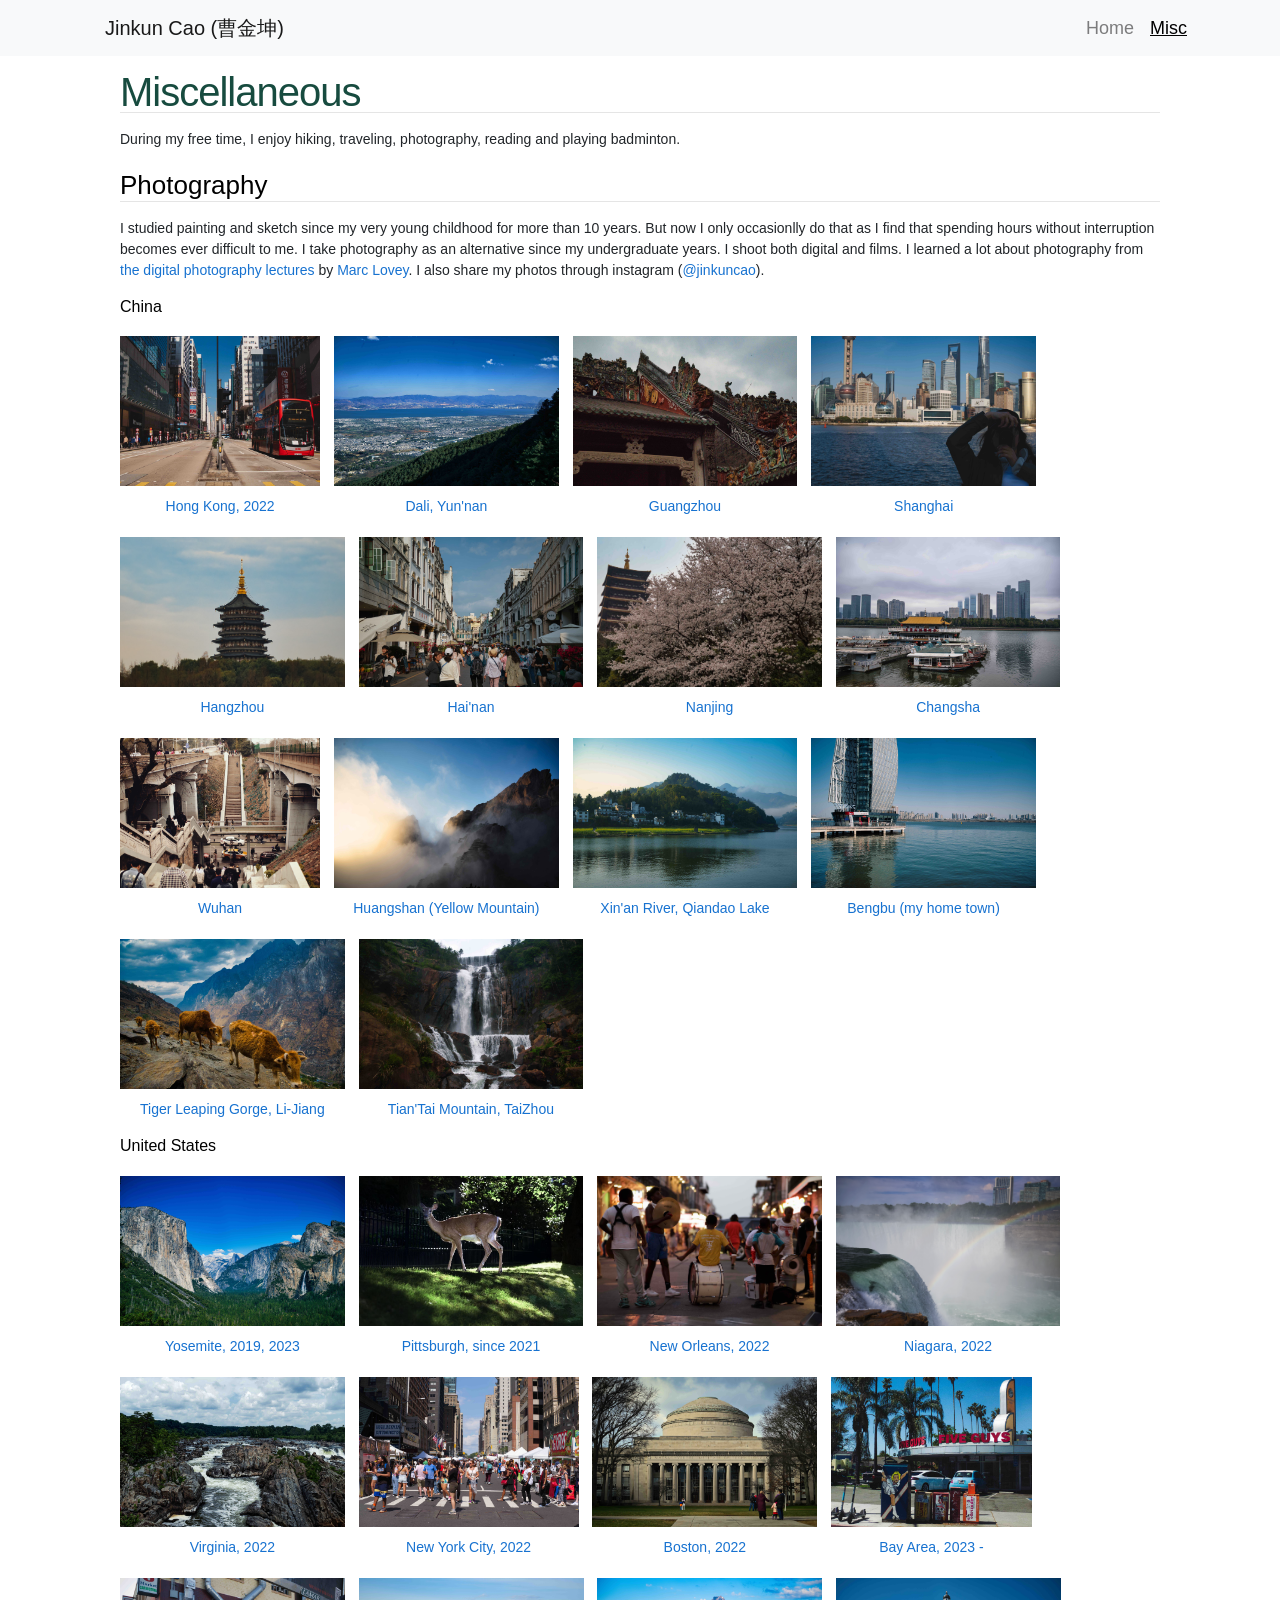
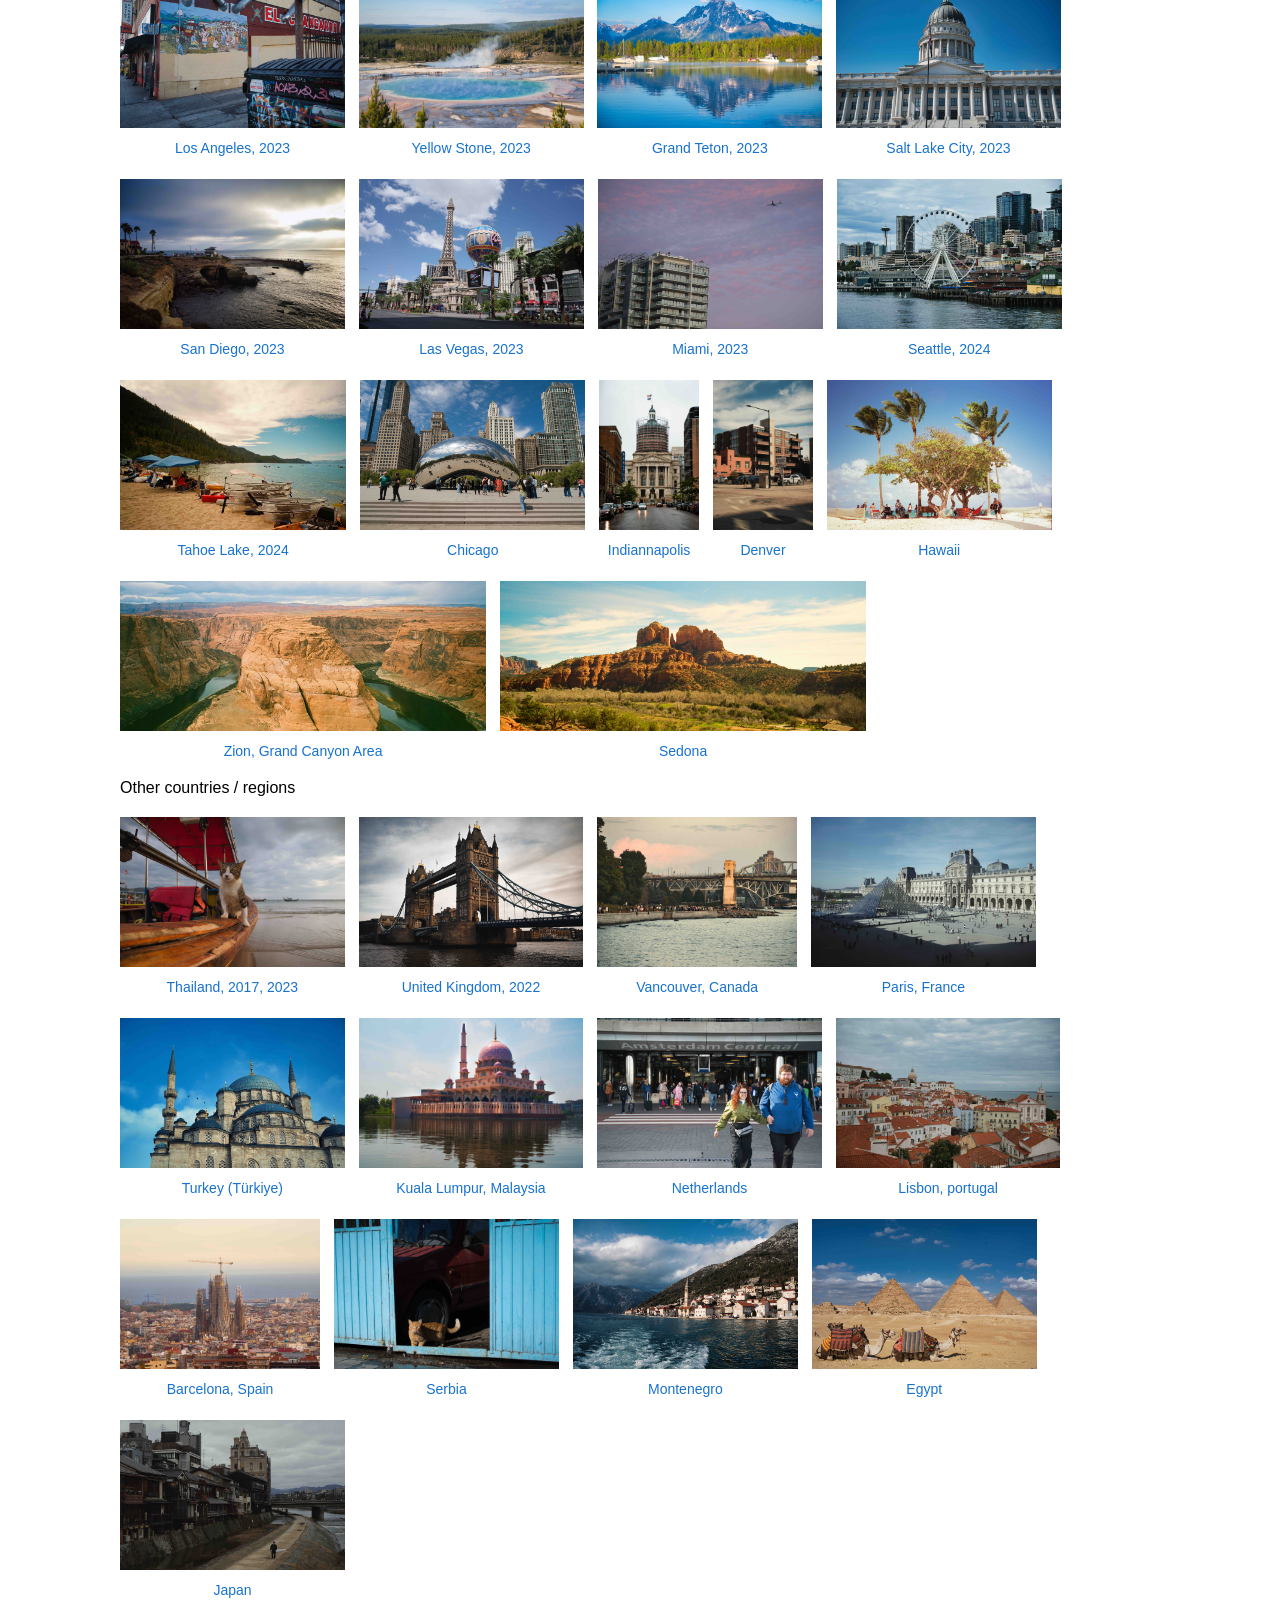
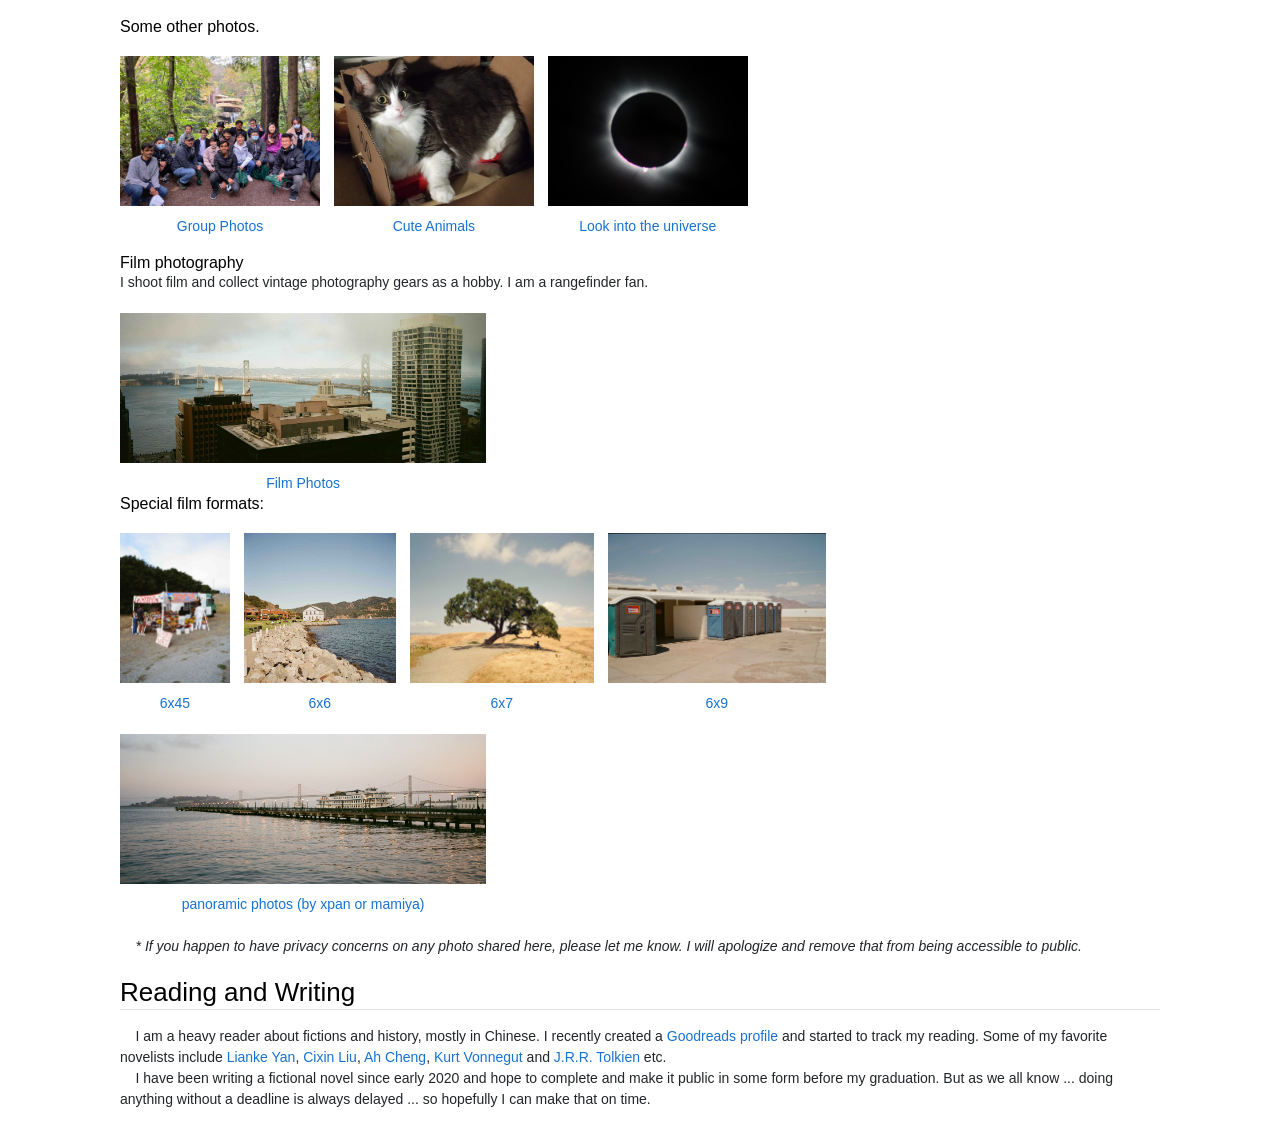
==== misc.html @ 84fc4089 "Initial site import" ====
<!DOCTYPE html PUBLIC "-//W3C//DTD XHTML 1.0 Strict//EN" "http://www.w3.org/TR/xhtml1/DTD/xhtml1-strict.dtd">
<html xmlns="http://www.w3.org/1999/xhtml">

<head>
  <meta http-equiv="Content-Type" content="text/html; charset=UTF-8">
  <link rel="stylesheet" href="https://cdn.jsdelivr.net/npm/bootstrap@4.3.1/dist/css/bootstrap.min.css"
    integrity="sha384-ggOyR0iXCbMQv3Xipma34MD+dH/1fQ784/j6cY/iJTQUOhcWr7x9JvoRxT2MZw1T" crossorigin="anonymous">
    <title>Jinkun Cao</title>
    <link rel="shortcut icon" type="image/x-icon" href="static/cmu.png">

  <link href="./default.css" rel="stylesheet" type="text/css">
  <meta property="og:type" content="website">
  <style type="text/css">
  </style>
</head>

<body data-new-gr-c-s-check-loaded="14.1077.0" data-gr-ext-installed="">
  <div id="header">
    <div id="logo">

        <nav class="navbar navbar-expand-md navbar-light fixed-top bg-light" id="Home">
            <div class="container">
                <a class="navbar-brand" href="./index.html" style="margin-left: 20px;">Jinkun Cao (曹金坤)</a>

                <div class="collapse navbar-collapse" id="navbarToggle">
                    <ul class="navbar-nav ml-auto">
                        <li class="nav-item">
                            <a class="nav-link" href="./index.html">Home</a>
                        </li>
                        <li class="nav-item">
                            <a class="nav-link" href="./misc.html" style="color:black;text-decoration: underline;">Misc</a>
                        </li>
                        <!-- <li class="nav-item">
                            <a class="nav-link" href="./blog.html">Blog</a>
                        </li> -->
                    </ul>
                </div>
            </div>
	    </nav>


    <div id="content">
        <br><br>
        <h1>Miscellaneous</h1>
        <hr style="margin-top:0">
        
        During my free time, I enjoy hiking, traveling, photography, reading and playing badminton.

        <h2>Photography</h2>
        <hr style="margin-top:0">
        I studied painting and sketch since my very young childhood for more than 10 years. But now I only occasionlly
        do that as I find that spending hours without interruption becomes ever difficult to me. I take photography as 
        an alternative since my undergraduate years. 
        I shoot both digital and films.
        I learned a lot about photography from <a href="https://www.youtube.com/user/marclevoy/videos">the digital photography lectures</a> by 
        <a href="http://graphics.stanford.edu/~levoy/">Marc Lovey</a>. I also share my photos through instagram (<a href="https://www.instagram.com/jinkuncao/">@jinkuncao</a>).

        <p></p>
        <h3>China</h3>


        <div class="album">
            <a href="https://www.amazon.com/photos/shared/jKjZIFEmTzqtd6yf4YDc3A.6bHPkKXWSQGenT33nZ-u68">
                <div class="albumphoto"><img src="./static/hongkong.jpeg"></div>
                <div>Hong Kong, 2022</div>
            </a>
        </div>

        <div class="album">
            <a href="https://www.amazon.com/photos/shared/U39BROcZRfqUqD5Dg4q1Kw.a3AOsEsY5cMXPosnAf1AfE">
                <div class="albumphoto"><img src="./static/cangshan_erhai.jpg"></div>
                <div>Dali, Yun'nan</div>
            </a>
        </div>

        <div class="album">
            <a href="https://www.amazon.com/photos/shared/NyXh1RmBRrWLwva59RQ3cg.OdslaXhn5ZNHKE6c5vXLQX">
                <div class="albumphoto"><img src="./static/guangzhou.jpg"></div>
                <div>Guangzhou</div>
            </a>
        </div>

        <div class="album">
            <a href="https://www.amazon.com/photos/shared/49NXEw7hTte5NtnHCjSWxw.Ztk-uT2D_eN0MBBoBCWl8n">
                <div class="albumphoto"><img src="./static/shanghai_shao.jpg"></div>
                <div>Shanghai</div>
            </a>
        </div>

        <div class="album">
            <a href="https://www.amazon.com/photos/shared/YTWOp5fhRYeMHk-u4Q-0cg.PSw4P7J1Tby26-XnCVswg-">
                <div class="albumphoto"><img src="./static/xihu.jpeg"></div>
                <div>Hangzhou</div>
            </a>
        </div>

        <div class="album">
            <a href="https://www.amazon.com/photos/shared/7hKQe7-eSKiVUw782Ca66A.HVSWVs85tV8uB1HxJtpAuK">
                <div class="albumphoto"><img src="./static/haikou.jpeg"></div>
                <div>Hai'nan</div>
            </a>
        </div>

        <div class="album">
            <a href="https://www.amazon.com/photos/shared/eON91nmgTDCfjGttbg-eXg.KZ_xWSp0GVtvWmcg3LNocX">
                <div class="albumphoto"><img src="./static/nanjing_niushoushan.jpg"></div>
                <div>Nanjing</div>
            </a>
        </div>

        <div class="album">
            <a href="https://www.amazon.com/photos/shared/U2GX8zUqS6-PTNbH2yaB8w.zXjTQnSXPdzGg9Kc7Orhjb">
                <div class="albumphoto"><img src="./static/changsha.jpg"></div>
                <div>Changsha</div>
            </a>
        </div>

        <div class="album">
            <a href="https://www.amazon.com/photos/shared/ERrouLJ1QEu-0VcJ-ZIj7g.hSTkMNJ5hNTzNPRhYy2upM">
                <div class="albumphoto"><img src="./static/wuhan.jpeg"></div>
                <div>Wuhan</div>
            </a>
        </div>

        <div class="album">
            <a href="https://www.amazon.com/photos/shared/5QF-1L9aQk2cVhWSXngS8w.iWbH28YkTijbMaIVAEtH0J">
                <div class="albumphoto"><img src="./static/huangshan.jpg"></div>
                <div>Huangshan (Yellow Mountain)</div>
            </a>
        </div>

        <div class="album">
            <a href="https://www.amazon.com/photos/shared/aqrmasU_SC-2WJavOzz9Zg.D4RiMX28j1ft-QdmbogX8F">
                <div class="albumphoto"><img src="./static/xinanriver.jpg"></div>
                <div>Xin'an River, Qiandao Lake</div>
            </a>
        </div>


        <div class="album">
            <a href="https://www.amazon.com/photos/shared/KVhxOrxUThK3auV9EPbDDw.aELQA3lnYsne0SZWDl-989">
                <div class="albumphoto"><img src="./static/longzihu.jpg"></div>
                <div>Bengbu (my home town)</div>
            </a>
        </div>

        <div class="album">
            <a href="https://www.amazon.com/photos/shared/iLMSI418RdC7NI_zPK54lQ.b220azl7_P06hC7-yPy5Jx">
                <div class="albumphoto"><img src="./static/tiger_leaping_gorge.jpeg"></div>
                <div>Tiger Leaping Gorge, Li-Jiang</div>
            </a>
        </div>

        <div class="album">
            <a href="https://www.amazon.com/photos/shared/Cb4V9qQ4Tz-FxciJTkoduQ.nB7nKeNtSi1-sdjT8-zLfr">
                <div class="albumphoto"><img src="./static/tiantaishan.jpg"></div>
                <div>Tian'Tai Mountain, TaiZhou</div>
            </a>
        </div>

        <p></p>
        <h3>United States</h3>

        <div class="album">
            <a href="https://www.amazon.com/photos/shared/7KurL0M5TnOBw2lbXYm97w.XinmCXy_LulPFbYNgnLhcT">
                <div class="albumphoto"><img src="./static/elcapitan.jpeg"></div>
                <div>Yosemite, 2019, 2023</div>
            </a>
        </div>

        <div class="album">
            <a href="https://www.amazon.com/photos/shared/UQUcjdpzQTmgkpV8i4E93g.C6cicEaTC7zwH5OKeozgaP">
                <div class="albumphoto"><img src="./static/pitts.jpg"></div>
                <div>Pittsburgh, since 2021</div>
            </a>
        </div>

        <div class="album">
            <a href="https://www.amazon.com/photos/shared/1gk3xVYFTGyrNhhkiSlN3A.JhPIjXq0UtXudoMyd3kpDC">
                <div class="albumphoto"><img src="./static/new_orleans.jpg"></div>
                <div>New Orleans, 2022</div>
            </a>
        </div>

        <div class="album">
            <a href="https://www.amazon.com/photos/shared/C00kLe7cTL--xMmfCqsWDw.mb7e-p2FRR3F-FMvdiLdIg">
                <div class="albumphoto"><img src="./static/niagara.jpg"></div>
                <div>Niagara, 2022</div>
            </a>
        </div>

        <div class="album">
            <a href="https://www.amazon.com/photos/shared/tmhh1GpnTKyJ1Rv1jimFzg.q5SPXjuGsWynW8GcloHpVr">
                <div class="albumphoto"><img src="./static/DC.jpg"></div>
                <div>Virginia, 2022</div>
            </a>
        </div>

        <div class="album">
            <a href="https://www.amazon.com/photos/shared/_m_mnOVvSDuKe6KjE3iqBg.Jp1JvkDy5oTGngf1fK592F">
                <div class="albumphoto"><img src="./static/nyc.jpg"></div>
                <div>New York City, 2022</div>
            </a>
        </div>

        <div class="album">
            <a href="https://www.amazon.com/photos/shared/2_WELxUkSG6mdjRIDpKHaw.89dtGIEasI4aYEkIOW9FMc">
                <div class="albumphoto"><img src="./static/boston.jpg"></div>
                <div>Boston, 2022</div>
            </a>
        </div>

         <div class="album">
            <a href="https://www.amazon.com/photos/shared/Qitz4c9fRn-q8gJnyAAmvw.3AuG0m7l24RLjjwEXSnW7K">
                <div class="albumphoto"><img src="./static/SanJose.jpg"></div>
                <div>Bay Area, 2023 - </div>
            </a>
        </div>

        <div class="album">
            <a href="https://www.amazon.com/photos/shared/KaTFLWohQ3SrtjnJ5BjnUw.JD0YD9SNOxu0xanjdLy4vU">
                <div class="albumphoto"><img src="./static/LA_street.jpg"></div>
                <div>Los Angeles, 2023</div>
            </a>
        </div>

        <div class="album">
            <a href="https://www.amazon.com/photos/shared/7blckO3NQGCC0pU1WPObQA.5lufQjGffqjzAMT9OrWQVt">
                <div class="albumphoto"><img src="./static/yellowstone.jpg"></div>
                <div>Yellow Stone, 2023</div>
            </a>
        </div>

        <div class="album">
            <a href="https://www.amazon.com/photos/shared/-soDTslPTUOpLjssdqcFdA._mtKkHBcPRYAV2hMuIHivd">
                <div class="albumphoto"><img src="./static/grandteton.jpg"></div>
                <div>Grand Teton, 2023</div>
            </a>
        </div>

        <div class="album">
            <a href="https://www.amazon.com/photos/shared/u3n_zjU3RzqWuQ7hG3yxxw.Xsy8u6mEh16l0ggOH_V5LD">
                <div class="albumphoto"><img src="./static/salt_lake_city.jpg"></div>
                <div>Salt Lake City, 2023</div>
            </a>
        </div>

        <div class="album">
            <a href="https://www.amazon.com/photos/shared/F1kDI5NcRb2dYPJK__MX4A.2SP0Pc2QRx3hC9d1LAMzGW">
                <div class="albumphoto"><img src="./static/lajolla.jpg"></div>
                <div>San Diego, 2023</div>
            </a>
        </div>


        <div class="album">
            <a href="https://www.amazon.com/photos/shared/3rtx4oN6SlaG7GamYV0LuQ.4HAW3V00_qiA6dwJJHsuZT">
                <div class="albumphoto"><img src="./static/vegas.jpg"></div>
                <div>Las Vegas, 2023</div>
            </a>
        </div>


	<div class="album">
            <a href="https://www.amazon.com/photos/shared/p-2anfZWSW6kQNb53Fl9LQ.GGXxpuzBbdmWqMTealQrl-">
                <div class="albumphoto"><img src="./static/miami.jpg"></div>
                <div>Miami, 2023</div>
            </a>
        </div>

        <div class="album">
          <a href="https://www.amazon.com/photos/shared/VF_WUQg1So-4WTMLSpf_aw.yP7i08k8bu-O4yWdbRoJ1C">
                <div class="albumphoto"><img src="./static/seattle.jpg"></div>
                <div>Seattle, 2024</div>
            </a>
        </div>

	<div class="album">
          <a href="https://www.amazon.com/photos/shared/AYyBP9AjRjexU5wBQL2UvA.8JZ7tjGqslWrSIicouguIW">
                <div class="albumphoto"><img src="./static/tahoe.jpg"></div>
                <div>Tahoe Lake, 2024</div>
            </a>
        </div>

        <div class="album">
          <a href="https://www.amazon.com/photos/shared/l5KoqF_fSaKl-_XqKAtiqw.i1yaDnuGofPTI5Aaz0IqRD">
                <div class="albumphoto"><img src="./static/chicago.jpeg"></div>
                <div>Chicago</div>
            </a>
        </div>

        <div class="album">
          <a href="https://www.amazon.com/photos/shared/QNJ1_Y8uT0aD_qvPdHaEIw.mCZ1AQYp4-pJYsxiugAZ05">
                <div class="albumphoto"><img src="./static/indiannapolis.jpeg"></div>
                <div>Indiannapolis</div>
            </a>
        </div>

        <div class="album">
          <a href="https://www.amazon.com/photos/shared/zLkePmyRSZm8wL2qhTU8PQ.JD6nbrHr3v6PSnD7Xm6kly">
                <div class="albumphoto"><img src="./static/denver.jpeg"></div>
                <div>Denver</div>
            </a>
        </div>


        <div class="album">
          <a href="https://www.amazon.com/photos/shared/79IGTyxxSFmNHR9J700S7w.QOBpjzq7VDcnud8El1ANbi">
                <div class="albumphoto"><img src="./static/hawaii.jpeg"></div>
                <div>Hawaii</div>
            </a>
        </div>

        <div class="album">
          <a href="https://www.amazon.com/photos/shared/K_ol2K_QSSqHPYjLnmdONA.SAS9gOCUggFC5BESsdmHvN">
                <div class="albumphoto"><img src="./static/grand_canyon_area.jpeg"></div>
                <div>Zion, Grand Canyon Area</div>
            </a>
        </div>

        <div class="album">
          <a href="https://www.amazon.com/photos/shared/M24wpKWmRI61HgPaSUaGmQ.2CZBUiQG1CBlRBSj01H_GW">
                <div class="albumphoto"><img src="./static/sedona.jpeg"></div>
                <div>Sedona</div>
            </a>
        </div>



        <p></p>
        <h3>Other countries / regions</h3>

        <div class="album">
            <a href="https://www.amazon.com/photos/shared/SlXvYEI4Sb6YQ1Rti-9xMg.LvrE2shQk-V90MItVFnazj">
                <div class="albumphoto"><img src="./static/phuket_cat.jpg"></div>
                <div>Thailand, 2017, 2023</div>
            </a>
        </div>

        <div class="album">
            <a href="https://www.amazon.com/photos/shared/YLzvFZ-nQfOB3SzbimrdlQ.tBl0BEw9CsXlNzeS-21L74">
                <div class="albumphoto"><img src="./static/london.jpg"></div>
                <div>United Kingdom, 2022</div>
            </a>
        </div>

        <div class="album">
            <a href="https://www.amazon.com/photos/shared/AfFiolcvS0yQuRnhEs97GA.LsGG7u7Z8v-pIvkAHQxNKU">
                <div class="albumphoto"><img src="./static/vancouver.jpg"></div>
                <div>Vancouver, Canada</div>
            </a>
        </div>

        <div class="album">
            <a href="https://www.amazon.com/photos/shared/J0B-dIFASaSQcpaYR_AN2g.-kOPa7eP4Yr6eEAfaS6EjS">
                <div class="albumphoto"><img src="./static/paris.jpg"></div>
                <div>Paris, France</div>
            </a>
        </div>

        <div class="album">
            <a href="https://www.amazon.com/photos/shared/wl5uBBZ4QX6cDKzSybXXcg.czYGTtFmNDSWXxBPNOroVB">
                <div class="albumphoto"><img src="./static/istanbul2.jpg"></div>
                <div>Turkey (Türkiye)</div>
            </a>
        </div>

        <div class="album">
            <a href="https://www.amazon.com/photos/shared/HfkTq_vMQbmlVSesTu3xjQ.rI5h9tzy1MxfNcxcG4SPOW">
                <div class="albumphoto"><img src="./static/malaysia.jpg"></div>
                <div>Kuala Lumpur, Malaysia</div>
            </a>
        </div>


        <div class="album">
            <a href="https://www.amazon.com/photos/shared/55N74T1zSQO-N0CHTR-vXA.q4z9LbZDhoBgQVXoHZpTn2">
                <div class="albumphoto"><img src="./static/netherlands.jpg"></div>
                <div>Netherlands</div>
            </a>
        </div>

        <div class="album">
            <a href="https://www.amazon.com/photos/shared/Au3YOVJoS8a8qpHfNximwQ.JKdBuuxwkZSdnqiZVD5Iv3">
                <div class="albumphoto"><img src="./static/lisbon.jpg"></div>
                <div>Lisbon, portugal</div>
            </a>
        </div>

        <div class="album">
            <a href="https://www.amazon.com/photos/shared/Wwx5Q4zUSFKJ1Bm6pp7FKw.pf7sc0VgR16oYcD9Sl5i25">
                <div class="albumphoto"><img src="./static/barcelona_43.jpg"></div>
                <div>Barcelona, Spain</div>
            </a>
        </div>

        <div class="album">
            <a href="https://www.amazon.com/photos/shared/D1c6SlrTRaOMxm4B1iITrg.n_vscsirO-LIwzXKUMd2Rx">
                <div class="albumphoto"><img src="./static/serbia.jpg"></div>
                <div>Serbia</div>
            </a>
        </div>

        <div class="album">
            <a href="https://www.amazon.com/photos/shared/Z_mNdx-2QEGzvP65yz1pWw.wxUT-YFHCj3LjMCTobWv1T">
                <div class="albumphoto"><img src="./static/Montenegero.jpg"></div>
                <div>Montenegro</div>
            </a>
        </div>

        <div class="album">
            <a href="https://www.amazon.com/photos/shared/yRkXbfeIReuFrOzg-G_Emg.N9Fkd68voSpqxvQNwiRiln">
                <div class="albumphoto"><img src="./static/egypt.jpg"></div>
                <div>Egypt</div>
            </a>
        </div>


	 <div class="album">
            <a href="https://www.amazon.com/photos/shared/o5zqHc2MSbuXPBfShIUoZQ.i5IaWj3NnvDTwa7xDQySD_">
                <div class="albumphoto"><img src="./static/japan.jpg"></div>
                <div>Japan</div>
            </a>
        </div>


        <p></p>
        <h3>Some other photos.</h3>
        <div class="album">
            <a href="https://www.amazon.com/photos/shared/s06AwW4ARcSqD6cCM2lCkA.qxH7WKYyEyUMboWPqXIqD6">
                <div class="albumphoto"><img src="./static/group.jpg"></div>
                <div>Group Photos</div>
            </a>
        </div>

        <div class="album">
            <a href="https://www.amazon.com/photos/shared/zTxg5mq0Q9Sy-3CGuleNFg.HNI1IGN4c5B5ATBTe1CVTZ">
                <div class="albumphoto"><img src="./static/random.jpg"></div>
                <div>Cute Animals</div>
            </a>
        </div>


	<div class="album">
            <a href="https://www.amazon.com/photos/shared/fDabF5P-RAOnqOiSbNRM0g.YHn9KsQTWQqLFd7OVBXuVn">
                <div class="albumphoto"><img src="./static/eclipse.png"></div>
                <div>Look into the universe</div>
            </a>
        </div>

	<!-- <div class="album">
            <a href="https://www.amazon.com/photos/shared/3R0G0jxYSLKk_1x6Qcnnzg.pYCtIAWzbpsJ71c1ccaByV">
                <div class="albumphoto"><img src="./static/film.jpg"></div>
                <div>Film Photos</div>
            </a>
        </div> -->
        
        <p></p>
        <h3>Film photography </h3>
        
        <a>I shoot film and collect vintage photography gears as a hobby. I am a rangefinder fan. 
        </a> <br>


        <div class="album">
            <a href="https://www.amazon.com/photos/shared/3R0G0jxYSLKk_1x6Qcnnzg.pYCtIAWzbpsJ71c1ccaByV">
                <div class="albumphoto"><img src="./static/xpan_sf.jpg"></div>
                <div>Film Photos</div>
            </a>
        </div>


        <h3>Special film formats:</h3>
        <div class="album">
            <a href="https://www.amazon.com/photos/shared/Q6Fm9xfDQ0-A5i7R03Jlag.oXNe5eNGb4qMpEQTaXn_yT">
                <div class="albumphoto"><img src="./static/645_sample.jpeg"></div>
                <div>6x45</div>
            </a>
        </div>

        <div class="album">
            <a href="https://www.amazon.com/photos/shared/LgYx_teLSmyJoTCz3RusnA._WeCVkrUCgvG3UKaZxSIn3">
                <div class="albumphoto"><img src="./static/66_sample.jpeg"></div>
                <div>6x6 </div>
            </a>
        </div>

        <div class="album">
            <a href="https://www.amazon.com/photos/shared/QmnaaW0ETTuTyTvFAkoYuQ.A9eZQcPy7mwxZ5yFzPjsWh">
                <div class="albumphoto"><img src="./static/67_sample.jpeg"></div>
                <div>6x7</div>
            </a>
        </div>

        <div class="album">
            <a href="https://www.amazon.com/photos/shared/MtveON17QIqfY4hL7nEBAg.7Il3ye8OV65ZTEsdDe6Kr9">
                <div class="albumphoto"><img src="./static/69_sample.jpeg"></div>
                <div>6x9</div>
            </a>
        </div>

        <div class="album">
            <a href="https://www.amazon.com/photos/shared/ZWWH3MyORIu4bMjZl-wWpw.OtpDu2KBDuJN53T1gyjkgt">
                <div class="albumphoto"><img src="./static/xpan_demo.jpg"></div>
                <div>panoramic photos (by xpan or mamiya)</div>
            </a>
        </div>

        <br><br>
        &nbsp; &nbsp; <i>* If you happen to have privacy concerns on any photo shared here, please let me know. I will apologize
            and remove that from being accessible to public.</i>

        <h2>Reading and Writing</h2>
        <hr style="margin-top:0">
        &nbsp; &nbsp; I am a heavy reader about fictions and history, mostly in Chinese. I recently created
        a <a href="https://www.goodreads.com/user/show/152385633-jinkun">Goodreads profile</a> and started to 
        track my reading. Some of my favorite novelists include <a href="https://en.wikipedia.org/wiki/Yan_Lianke">Lianke Yan</a>, 
        <a href="https://en.wikipedia.org/wiki/Liu_Cixin">Cixin Liu</a>, 
        <a href="https://en.wikipedia.org/wiki/Ah_Cheng">Ah Cheng</a>,
        <a href="https://en.wikipedia.org/wiki/Kurt_Vonnegut">Kurt Vonnegut</a> and 
        <a href="https://en.wikipedia.org/wiki/J._R._R._Tolkien">J.R.R. Tolkien</a> etc.

        <br>
        &nbsp; &nbsp; I have been writing a fictional novel since early 2020 and hope to complete and make it public in some 
        form before my graduation. But as we all know ... doing anything without a deadline is always delayed ... so hopefully I can make that on time.
    </div>
    <br><br>

  </div>
  <div style="clear: both;"></div>
</body>

</html>

<style scoped>
    /* album */
    .albumphoto img {
    margin-bottom: 10px;
    height: 150px
    }

    .album {
    display: inline-block;
    height: 150px;
    text-align: center;
    margin-right: 10px;
    margin-top: 20px;
    }
  </style>
---- default.css ----
* {
    font-family: "Trebuchet MS", Arial, Helvetica, sans-serif;
}

ul.program li {
    font-size: 17px;
    padding: 5px;
}

ul#pc li {
    font-size: 15px;
    padding: 2px;
    color: #666666;
}

body {
    margin: 30px 0;
    padding: 0;
    font-size: 12px;
}

h1,
h2,
h3,
h4,
h5,
h6 {
    margin: 0;
    padding: 0;
    font-weight: normal;
    color: #000000;
}

h2 {

    font-size: 26px;
    padding: 20px 0 0 0;
}

h3 {
    font-size: 16px;
}

p,
ol,
ul,
blockquote {
    line-height: 24px;
}

a {
    color: #1772d0;
}

a:hover {
    text-decoration: underline;
}



/* Posted */

.posted {
    height: 33px;
    margin: 0 0 30px 0;
    padding: 10px 15px 0 15px;
    background: url(images/img6.gif) repeat-x;
    border-bottom: 1px solid #F2F2F2;
}

.posted p {
    float: left;
    margin: 0;
}

.posted .comments {
    float: right;
}

.posted a {
    color: #717171;
}

/* Header */

#header {
    width: 1080px;
    height: 200px;
    margin: 0 auto;
}

/* Logo */

#logo {
    width: 100%;
    float: left;
    padding: 0 0 0 0;
    background: #FFFFFF;
}

#logo * {
    text-decoration: none;
}

#logo h1.logo-header {
    padding: 20px 0 0 0px;
    font-size: 32px;
}

#logo h1.logo-header a {
    color: #000000;
}

#logo h1.logo-header span {
    font-weight: bold;
}

#logo h2.logo-header {
    padding: 10px 0px 0px 0px;
    font-size: 19px;
    border: none;
}

#logo h2.logo-header a {
    color: #1772d0;
}

/* Menu */
#menu {
    width: 100%;
    float: left;
    padding: 10px 0 10px 0px;
    background: #FFFFFF;

    border-bottom: 1px solid #F4F4F4;
    border-top: 1px solid #F4F4F4;
}


#menu ul {
    padding: 0px;
    ;
    margin: 0;
    padding: 0;
}

#menu li {
    display: inline;
}

#menu a {
    padding: 0 15px 0 20px;
    border-left: 1px solid #DBDBDB;
    text-transform: lowercase;
    text-decoration: none;
    font-size: 20px;
    color: #3B3B3B;
}

#menu a:hover {
    color: #EC5600;
}

#menu .first a {
    border: none;
}

/* Splash */

#splash {
    width: 1080px;
    margin: 0 auto;
    border-right: 20px solid #FFFFFF;
    border-left: 20px solid #FFFFFF;
}

/* Content */
#content {
    width: 1080px;
    margin: 0 auto;
    padding: 0px 20px 0 20px;
    background: #FFFFFF;
    font-size: 14px;
}

#colOne {
    float: left;
    width: 620px;
}

#colTwo {
    float: right;
    width: 185px;
    padding: 5px 0 0 0;
}

/* Organizer */
#organizer img {
    width: 150px;
    /*    height: 170px;*/
}

/* Footer */
#footer {}

#footer p {
    text-align: center;
    color: #777777;
}

#footer a {
    color: #5D5D5D;
}


/* Schedule */

table.schedule {
    border-width: 1px;
    border-spacing: 2px;
    border-style: none;
    border-color: #000;
    border-collapse: collapse;
    background-color: white;
    font-size: medium;
    color: #000;
}

.schedule_week {
    font-size: small;
    background-color: gainsboro;
    color: #000
}

.schedule td {
    border-bottom: 1px solid;
    padding-bottom: 5px;
    padding-top: 5px;
    padding-left: 5px;
    padding-right: 5px;
}

table#program td {
    padding: 10px;
    border-width: 2px;
    border-style: solid;
    border-color: #ffffff;
}

table#program td:nth-child(2) {
    text-align: center;
    width: 110px;
}

table#program td:nth-child(1) {
    text-align: center;
    width: 110px;
}

tr.row_type_A {
    background-color: #EEE;
}

tr.row_type_B {
    background-color: #FFF;
}

tr.row_type_A td {
    padding: 10px 10px;
}

tr.row_type_B td {
    padding: 10px 10px;
}


/* instructor */
.instructorphoto img {
    height: 120px;
    border-radius: 10px;
    margin-bottom: 10px;
}

.instructor {
    display: inline-block;
    width: 150px;
    text-align: center;
    margin-right: 10px;
    margin-top: 20px;
}

/* post */
.page-content {
    padding: 30px 0
}

.page-heading {
    font-size: 20px
}

.post-list {
    margin-left: 0;
    list-style: none
}

.post-list>li {
    margin-bottom: 30px
}

.post-meta {
    font-size: .83125em;
    color: #828282
}

.post-link {
    display: block;
    font-size: 24px
}

.post-header {
    margin-bottom: 30px
}

.post-content {
    margin-bottom: 30px
}

.post-content h2 {
    font-family: 'Titillium Web', sans-serif;
    font-weight: 500
}

.post-content h3 {
    font-style: italic
}

ul#archive {
    list-style-type: none;
    margin: 0 0 1em 0;
    padding: 0
}

ul#archive li {
    border-bottom: #999 1px dotted;
    padding: .1em 0 .1em .5em;
    background: #fff
}

ul#archive h2 {
    padding-top: 0.5em
}

ul#archive li.alt {
    background: #f6f6f6
}

.archiveposturl {
    display: block;
    color: #333
}

ul#archive li span a {
    color: #8d0016;
    font-weight: bold;
    font-family: 'Titillium Web', sans-serif
}

ul#archive li span.postlower {
    font-size: 85%
}

ul#archive li span.postlower a {
    color: #07c;
    font-weight: normal;
    font-family: "Open Sans", Helvetica, Arial, sans-serif
}

article ul {
    list-style-type: none
}

article ul>li:before {
    content: "–";
    position: absolute;
    margin-left: -1.1em
}

article ul#archive>li:before {
    list-style-type: none;
    content: none
}

.center-cropped {
    width: 150px;
    height: 90px;
    background-repeat: no-repeat;
    overflow: hidden;
    border: 1px solid #9e5a63;
    border-radius: 5%;
    margin-right: 10px;
    background-position: center;
    background-size: contain
}

.center-cropped-2 {
    width: 150px;
    height: 150px;
    background-repeat: no-repeat;
    overflow: hidden;
    border: 1px solid #9e5a63;
    border-radius: 5%;
    margin-right: 10px;
    background-position: center;
    background-size: contain
}


.center-cropped img {
    min-height: 100%;
    min-width: 100%;
}

.center-cropped-2 img {
    min-height: 100%;
    min-width: 100%;
}

.lecture-container {
    display: flex;
    width: 100%;
    padding-top: 10px;
    padding-bottom: 10px
}

.lecture-container .thumbnail {
    width: 180px;
    margin: 0px
}

img {
    max-width: 100%;
    vertical-align: middle
}

.archivetext {
    display: block;
}

/* Code */
blockquote {
    color: #828282;
    border-left: 4px solid #e8e8e8;
    padding-left: 15px;
    font-size: 18px;
    letter-spacing: -1px;
    font-style: italic
}

blockquote>:last-child {
    margin-bottom: 0
}

pre,
code {
    font-size: 14px;
    border: 1px solid #e8e8e8;
    border-radius: 3px;
    background-color: #eef;
    color: #111;
    font-family: monospace
}

code {
    padding: 1px 5px;
}

pre {
    padding: 8px 12px;
    overflow-x: scroll;
}

pre>code {
    border: 0;
    padding-right: 0;
    padding-left: 0;
}

.wrapper {
    max-width: -webkit-calc(1050px - (30px * 2));
    max-width: calc(1050px - (30px * 2));
    margin-right: auto;
    margin-left: auto;
    padding-right: 30px;
    padding-left: 30px
}

@media screen and (max-width: 100px) {
    .wrapper {
        max-width: -webkit-calc(950px - (30px));
        max-width: calc(950px - (30px));
        padding-right: 15px;
        padding-left: 15px
    }
}

.wrapper:after,
.footer-col-wrapper:after {
    content: "";
    display: table;
    clear: both
}

.icon>svg {
    display: inline-block;
    width: 16px;
    height: 16px;
    vertical-align: middle
}

.icon>svg path {
    fill: #828282
}

a.tosu {
    color: #b00000;
    background: #f5f5f5;
    text-decoration: none;
    padding: 2px;
    font-weight: 600;
    font-family: 'Capita', Georgia, serif
}

h1 {
    letter-spacing: -1px;
    line-height: 1;
    font-family: 'Titillium Web', sans-serif;
    color: #174b3f
}

.post-content {
    margin-bottom: 30px;
}

.post-content h2 {
    font-family: 'Titillium Web', sans-serif;
    font-weight: 500
}

.post-content h3 {
    font-style: italic
}

.highlight code,
.highlight pre,
.highlighter-rouge code,
.highlighter-rouge pre {
    color: #fdce93;
    background-color: #3f3f3f
}

.highlight .hll {
    background-color: #222
}

.highlight .err {
    color: #e37170;
    background-color: #3d3535
}

.highlight .k {
    color: #f0dfaf
}

.highlight .p {
    color: #41706f
}

.highlight .cs {
    color: #cd0000;
    font-weight: 700
}

.highlight .gd {
    color: #cd0000
}

.highlight .ge {
    color: #ccc;
    font-style: italic
}

.highlight .gr {
    color: red
}

.highlight .go {
    color: gray
}

.highlight .gs {
    color: #ccc;
    font-weight: 700
}

.highlight .gu {
    color: purple;
    font-weight: 700
}

.highlight .gt {
    color: #0040D0
}

.highlight .kc {
    color: #dca3a3
}

.highlight .kd {
    color: #ffff86
}

.highlight .kn {
    color: #dfaf8f;
    font-weight: 700
}

.highlight .kp {
    color: #cdcf99
}

.highlight .kr {
    color: #cdcd00
}

.highlight .ni {
    color: #c28182
}

.highlight .ne {
    color: #c3bf9f;
    font-weight: 700
}

.highlight .nn {
    color: #8fbede
}

.highlight .vi {
    color: #ffffc7
}

.nav-link {
    font-size: large;
    color: white
}

.highlight .c,
.preview-zenburn .highlight .g,
.preview-zenburn .highlight .cm,
.preview-zenburn .highlight .cp,
.preview-zenburn .highlight .c1 {
    color: #7f9f7f
}

.highlight .l,
.preview-zenburn .highlight .x,
.preview-zenburn .highlight .no,
.preview-zenburn .highlight .nd,
.preview-zenburn .highlight .nl,
.preview-zenburn .highlight .nx,
.preview-zenburn .highlight .py,
.preview-zenburn .highlight .w {
    color: #ccc
}

.highlight .n,
.preview-zenburn .highlight .nv,
.preview-zenburn .highlight .vg {
    color: #dcdccc
}

.highlight .o,
.preview-zenburn .highlight .ow {
    color: #f0efd0
}

.highlight .gh,
.preview-zenburn .highlight .gp {
    color: #dcdccc;
    font-weight: 700
}

.highlight .gi,
.preview-zenburn .highlight .kt {
    color: #00cd00
}

.highlight .ld,
.preview-zenburn .highlight .s,
.preview-zenburn .highlight .sb,
.preview-zenburn .highlight .sc,
.preview-zenburn .highlight .sd,
.preview-zenburn .highlight .s2,
.preview-zenburn .highlight .se,
.preview-zenburn .highlight .sh,
.preview-zenburn .highlight .si,
.preview-zenburn .highlight .sx,
.preview-zenburn .highlight .sr,
.preview-zenburn .highlight .s1,
.preview-zenburn .highlight .ss {
    color: #cc9393
}

.highlight .m,
.preview-zenburn .highlight .mf,
.preview-zenburn .highlight .mh,
.preview-zenburn .highlight .mi,
.preview-zenburn .highlight .mo,
.preview-zenburn .highlight .il {
    color: #8cd0d3
}

.highlight .na,
.preview-zenburn .highlight .nt {
    color: #9ac39f
}

.highlight .nb,
.preview-zenburn .highlight .nc,
.preview-zenburn .highlight .nf,
.preview-zenburn .highlight .bp,
.preview-zenburn .highlight .vc {
    color: #efef8f
}

.wp-caption {
    background-color: #f3f3f3;
    text-align: center;
    border: 1px dotted #8d0016;
    font-size: 0.90em;
    overflow: hidden;
    position: relative
}

.wp-caption dd {
    color: #000000;
    background-color: #f3f3f3;
    font-size: .9em;
    padding: 2px 8px 3px 8px;
    margin: 1px 0 0 0
}

.wp-caption dt {
    margin: 0
}

.wp-caption img {
    display: block;
    margin: 0;
    padding: 0;
    border: 0
}

.post-content h3 {
    font-style: italic;
    font-size: 1.25em
}

#evaluation {
    font-size: 1.5em
}

h2.course-info {

    font-size: 26px;
    padding: 20px 0 0 0;
}
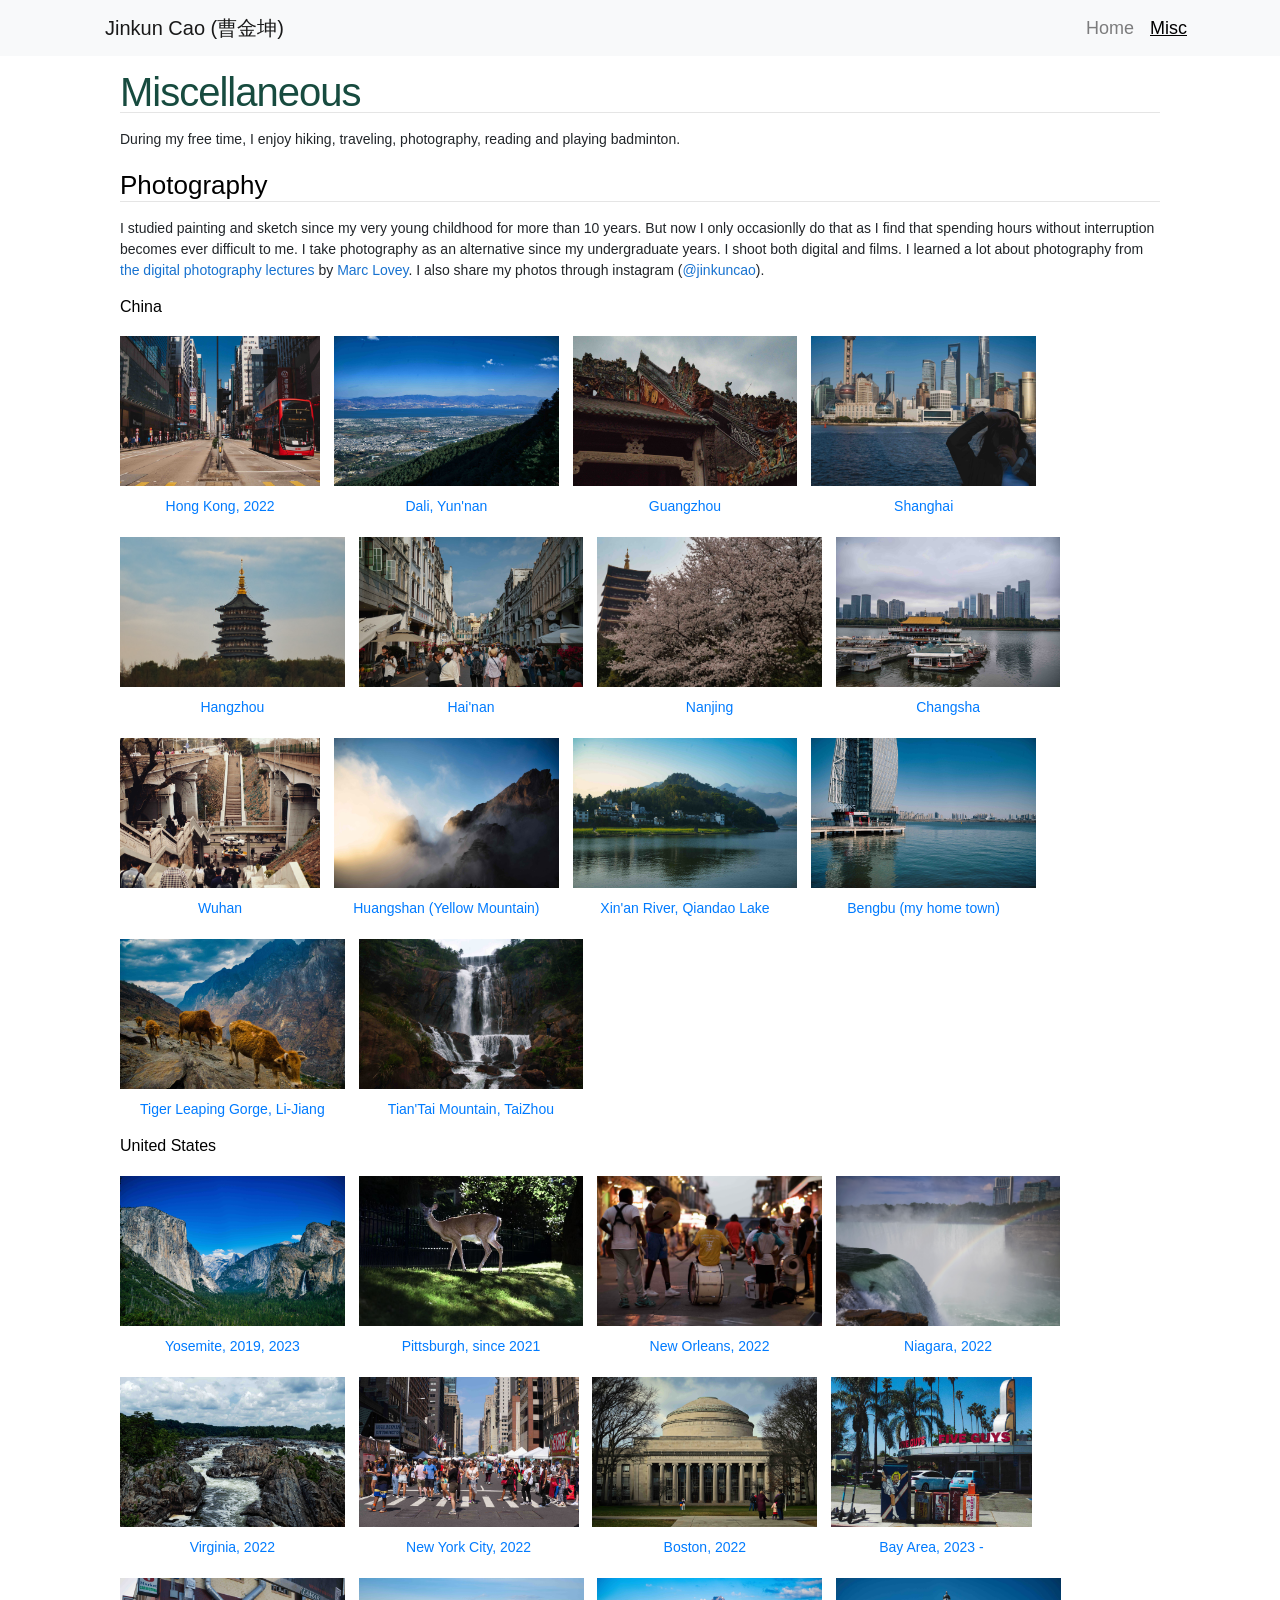
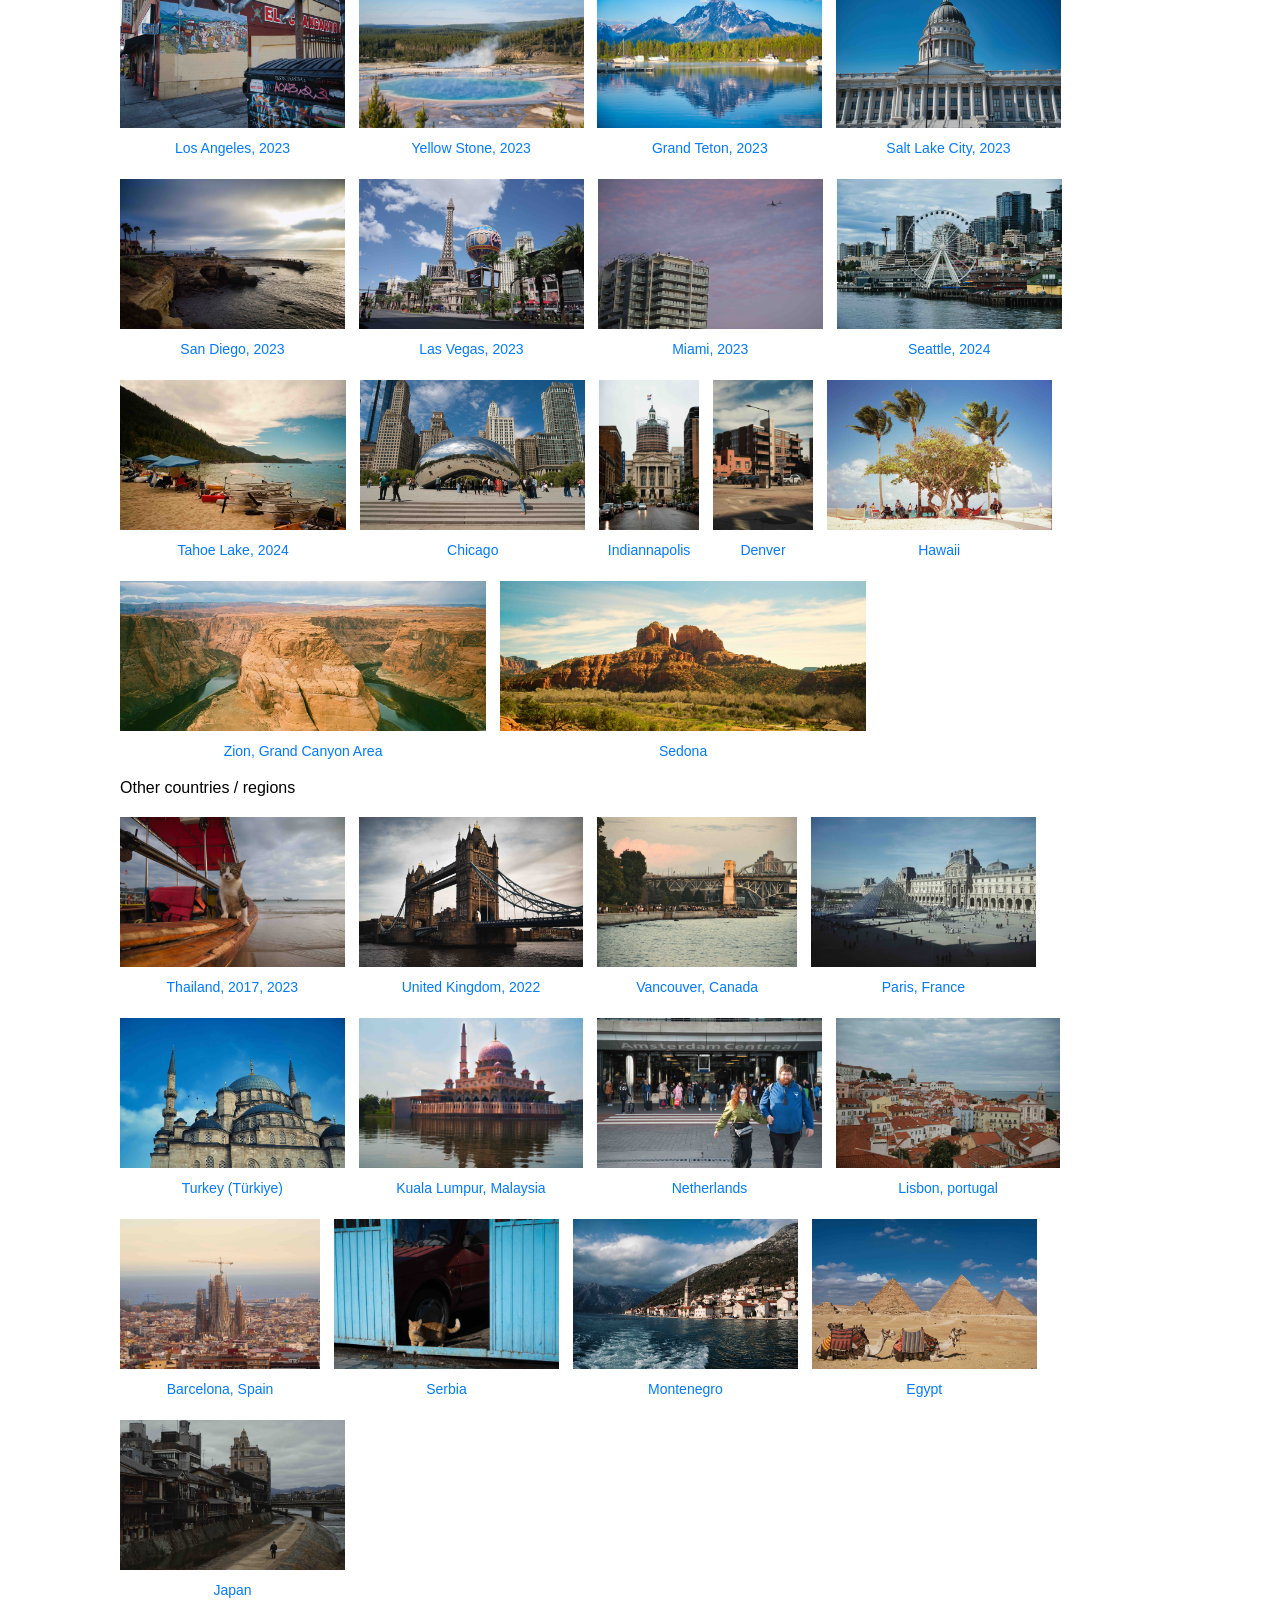
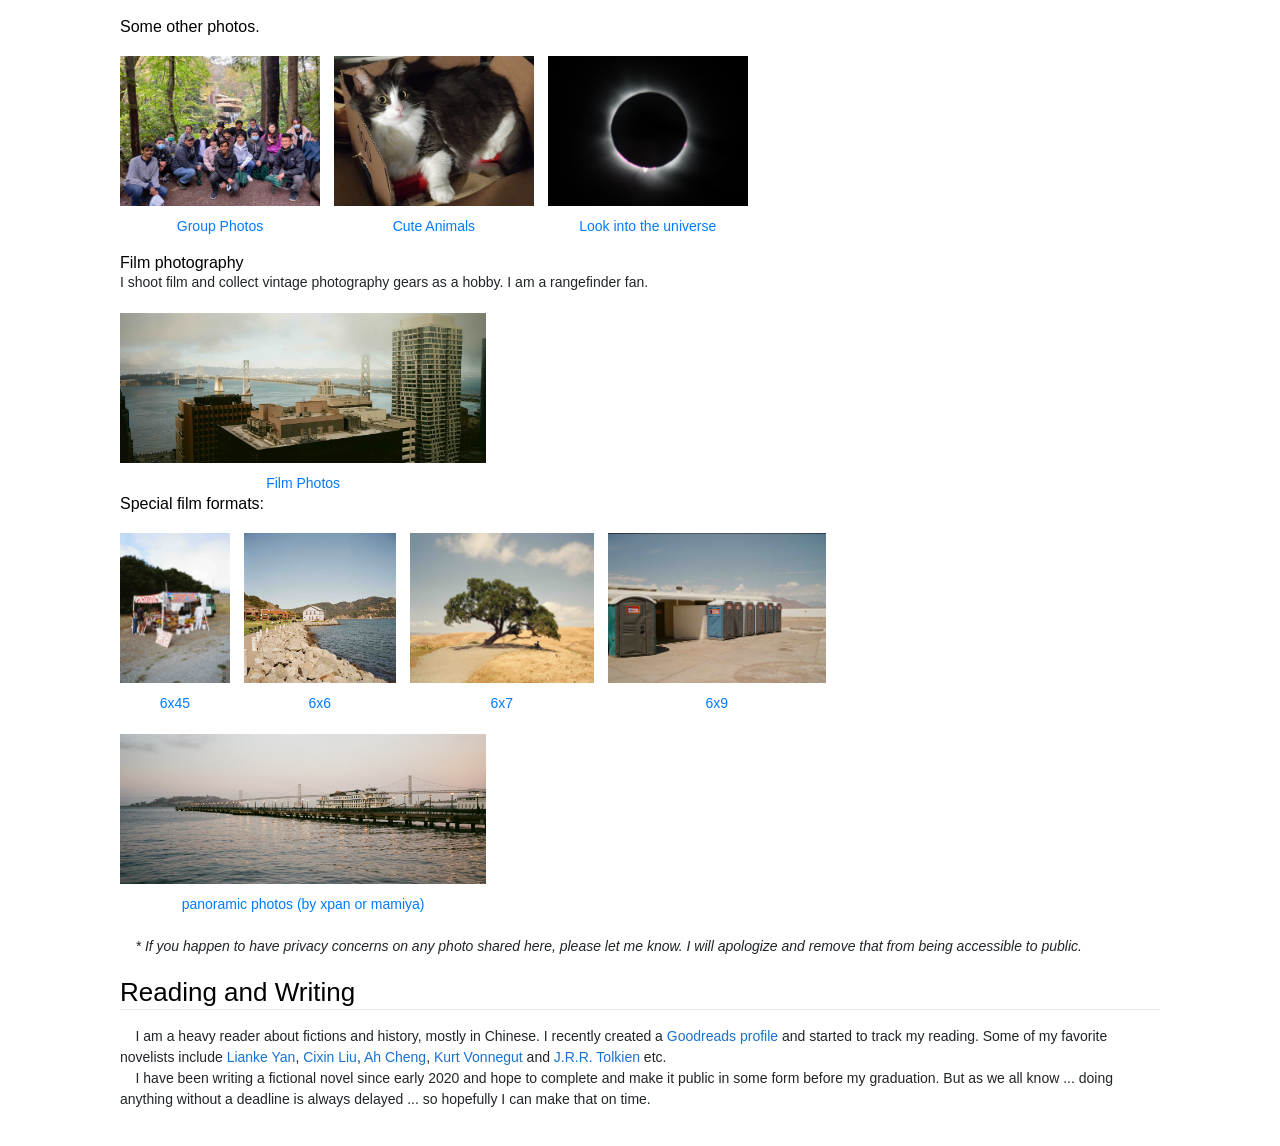
==== commit da9d6d49: "move from meta to amazon" ====
--- a/misc.html
+++ b/misc.html
@@ -58,271 +58,384 @@
         <p></p>
         <h3>China</h3>
 
-
-        <div class="album">
-            <a href="https://www.amazon.com/photos/shared/jKjZIFEmTzqtd6yf4YDc3A.6bHPkKXWSQGenT33nZ-u68">
-                <div class="albumphoto"><img src="./static/hongkong.jpeg"></div>
-                <div>Hong Kong, 2022</div>
-            </a>
-        </div>
-
-        <div class="album">
-            <a href="https://www.amazon.com/photos/shared/U39BROcZRfqUqD5Dg4q1Kw.a3AOsEsY5cMXPosnAf1AfE">
-                <div class="albumphoto"><img src="./static/cangshan_erhai.jpg"></div>
-                <div>Dali, Yun'nan</div>
-            </a>
-        </div>
-
-        <div class="album">
-            <a href="https://www.amazon.com/photos/shared/NyXh1RmBRrWLwva59RQ3cg.OdslaXhn5ZNHKE6c5vXLQX">
-                <div class="albumphoto"><img src="./static/guangzhou.jpg"></div>
-                <div>Guangzhou</div>
-            </a>
-        </div>
-
-        <div class="album">
-            <a href="https://www.amazon.com/photos/shared/49NXEw7hTte5NtnHCjSWxw.Ztk-uT2D_eN0MBBoBCWl8n">
-                <div class="albumphoto"><img src="./static/shanghai_shao.jpg"></div>
-                <div>Shanghai</div>
-            </a>
-        </div>
-
-        <div class="album">
-            <a href="https://www.amazon.com/photos/shared/YTWOp5fhRYeMHk-u4Q-0cg.PSw4P7J1Tby26-XnCVswg-">
-                <div class="albumphoto"><img src="./static/xihu.jpeg"></div>
-                <div>Hangzhou</div>
-            </a>
-        </div>
-
-        <div class="album">
-            <a href="https://www.amazon.com/photos/shared/7hKQe7-eSKiVUw782Ca66A.HVSWVs85tV8uB1HxJtpAuK">
-                <div class="albumphoto"><img src="./static/haikou.jpeg"></div>
-                <div>Hai'nan</div>
-            </a>
-        </div>
-
-        <div class="album">
-            <a href="https://www.amazon.com/photos/shared/eON91nmgTDCfjGttbg-eXg.KZ_xWSp0GVtvWmcg3LNocX">
-                <div class="albumphoto"><img src="./static/nanjing_niushoushan.jpg"></div>
-                <div>Nanjing</div>
-            </a>
-        </div>
-
-        <div class="album">
-            <a href="https://www.amazon.com/photos/shared/U2GX8zUqS6-PTNbH2yaB8w.zXjTQnSXPdzGg9Kc7Orhjb">
-                <div class="albumphoto"><img src="./static/changsha.jpg"></div>
-                <div>Changsha</div>
-            </a>
-        </div>
-
-        <div class="album">
-            <a href="https://www.amazon.com/photos/shared/ERrouLJ1QEu-0VcJ-ZIj7g.hSTkMNJ5hNTzNPRhYy2upM">
-                <div class="albumphoto"><img src="./static/wuhan.jpeg"></div>
-                <div>Wuhan</div>
-            </a>
-        </div>
-
-        <div class="album">
-            <a href="https://www.amazon.com/photos/shared/5QF-1L9aQk2cVhWSXngS8w.iWbH28YkTijbMaIVAEtH0J">
-                <div class="albumphoto"><img src="./static/huangshan.jpg"></div>
-                <div>Huangshan (Yellow Mountain)</div>
-            </a>
-        </div>
-
-        <div class="album">
-            <a href="https://www.amazon.com/photos/shared/aqrmasU_SC-2WJavOzz9Zg.D4RiMX28j1ft-QdmbogX8F">
-                <div class="albumphoto"><img src="./static/xinanriver.jpg"></div>
-                <div>Xin'an River, Qiandao Lake</div>
-            </a>
-        </div>
-
-
-        <div class="album">
-            <a href="https://www.amazon.com/photos/shared/KVhxOrxUThK3auV9EPbDDw.aELQA3lnYsne0SZWDl-989">
-                <div class="albumphoto"><img src="./static/longzihu.jpg"></div>
-                <div>Bengbu (my home town)</div>
-            </a>
-        </div>
-
-        <div class="album">
-            <a href="https://www.amazon.com/photos/shared/iLMSI418RdC7NI_zPK54lQ.b220azl7_P06hC7-yPy5Jx">
-                <div class="albumphoto"><img src="./static/tiger_leaping_gorge.jpeg"></div>
-                <div>Tiger Leaping Gorge, Li-Jiang</div>
-            </a>
-        </div>
-
-        <div class="album">
-            <a href="https://www.amazon.com/photos/shared/Cb4V9qQ4Tz-FxciJTkoduQ.nB7nKeNtSi1-sdjT8-zLfr">
-                <div class="albumphoto"><img src="./static/tiantaishan.jpg"></div>
-                <div>Tian'Tai Mountain, TaiZhou</div>
-            </a>
+                <input type="checkbox" id="g-hong-kong-2022" class="gallery-check" hidden>
+        <div class="album">
+            <div class="albumphoto"><img src="./static/hongkong.jpeg"></div>
+            <div><label for="g-hong-kong-2022" class="album-title">Hong Kong, 2022</label></div>
+        </div>
+        <div class="gallery-panel">
+            <span class="gallery-album-link">Hong Kong, 2022: <a href="https://www.amazon.com/photos/shared/jKjZIFEmTzqtd6yf4YDc3A.6bHPkKXWSQGenT33nZ-u68" target="_blank">link to online album</a></span>
+            <img src="./static/hongkong.jpeg">
+        </div>
+
+                <input type="checkbox" id="g-dali-yun-nan" class="gallery-check" hidden>
+        <div class="album">
+            <div class="albumphoto"><img src="./static/cangshan_erhai.jpg"></div>
+            <div><label for="g-dali-yun-nan" class="album-title">Dali, Yun'nan</label></div>
+        </div>
+        <div class="gallery-panel">
+            <span class="gallery-album-link">Dali, Yun'nan: <a href="https://www.amazon.com/photos/shared/U39BROcZRfqUqD5Dg4q1Kw.a3AOsEsY5cMXPosnAf1AfE" target="_blank">link to online album</a></span>
+            <img src="./static/cangshan_erhai.jpg">
+        </div>
+
+                <input type="checkbox" id="g-guangzhou" class="gallery-check" hidden>
+        <div class="album">
+            <div class="albumphoto"><img src="./static/guangzhou.jpg"></div>
+            <div><label for="g-guangzhou" class="album-title">Guangzhou</label></div>
+        </div>
+        <div class="gallery-panel">
+            <span class="gallery-album-link">Guangzhou: <a href="https://www.amazon.com/photos/shared/NyXh1RmBRrWLwva59RQ3cg.OdslaXhn5ZNHKE6c5vXLQX" target="_blank">link to online album</a></span>
+            <img src="./static/guangzhou.jpg">
+        </div>
+
+                <input type="checkbox" id="g-shanghai" class="gallery-check" hidden>
+        <div class="album">
+            <div class="albumphoto"><img src="./static/shanghai_shao.jpg"></div>
+            <div><label for="g-shanghai" class="album-title">Shanghai</label></div>
+        </div>
+        <div class="gallery-panel">
+            <span class="gallery-album-link">Shanghai: <a href="https://www.amazon.com/photos/shared/49NXEw7hTte5NtnHCjSWxw.Ztk-uT2D_eN0MBBoBCWl8n" target="_blank">link to online album</a></span>
+            <img src="./static/shanghai_shao.jpg">
+        </div>
+
+                <input type="checkbox" id="g-hangzhou" class="gallery-check" hidden>
+        <div class="album">
+            <div class="albumphoto"><img src="./static/xihu.jpeg"></div>
+            <div><label for="g-hangzhou" class="album-title">Hangzhou</label></div>
+        </div>
+        <div class="gallery-panel">
+            <span class="gallery-album-link">Hangzhou: <a href="https://www.amazon.com/photos/shared/YTWOp5fhRYeMHk-u4Q-0cg.PSw4P7J1Tby26-XnCVswg-" target="_blank">link to online album</a></span>
+            <img src="./static/xihu.jpeg">
+        </div>
+
+                <input type="checkbox" id="g-hai-nan" class="gallery-check" hidden>
+        <div class="album">
+            <div class="albumphoto"><img src="./static/haikou.jpeg"></div>
+            <div><label for="g-hai-nan" class="album-title">Hai'nan</label></div>
+        </div>
+        <div class="gallery-panel">
+            <span class="gallery-album-link">Hai'nan: <a href="https://www.amazon.com/photos/shared/7hKQe7-eSKiVUw782Ca66A.HVSWVs85tV8uB1HxJtpAuK" target="_blank">link to online album</a></span>
+            <img src="./static/haikou.jpeg">
+        </div>
+
+                <input type="checkbox" id="g-nanjing" class="gallery-check" hidden>
+        <div class="album">
+            <div class="albumphoto"><img src="./static/nanjing_niushoushan.jpg"></div>
+            <div><label for="g-nanjing" class="album-title">Nanjing</label></div>
+        </div>
+        <div class="gallery-panel">
+            <span class="gallery-album-link">Nanjing: <a href="https://www.amazon.com/photos/shared/eON91nmgTDCfjGttbg-eXg.KZ_xWSp0GVtvWmcg3LNocX" target="_blank">link to online album</a></span>
+            <img src="./static/nanjing_niushoushan.jpg">
+        </div>
+
+                <input type="checkbox" id="g-changsha" class="gallery-check" hidden>
+        <div class="album">
+            <div class="albumphoto"><img src="./static/changsha.jpg"></div>
+            <div><label for="g-changsha" class="album-title">Changsha</label></div>
+        </div>
+        <div class="gallery-panel">
+            <span class="gallery-album-link">Changsha: <a href="https://www.amazon.com/photos/shared/U2GX8zUqS6-PTNbH2yaB8w.zXjTQnSXPdzGg9Kc7Orhjb" target="_blank">link to online album</a></span>
+            <img src="./static/changsha.jpg">
+        </div>
+
+                <input type="checkbox" id="g-wuhan" class="gallery-check" hidden>
+        <div class="album">
+            <div class="albumphoto"><img src="./static/wuhan.jpeg"></div>
+            <div><label for="g-wuhan" class="album-title">Wuhan</label></div>
+        </div>
+        <div class="gallery-panel">
+            <span class="gallery-album-link">Wuhan: <a href="https://www.amazon.com/photos/shared/ERrouLJ1QEu-0VcJ-ZIj7g.hSTkMNJ5hNTzNPRhYy2upM" target="_blank">link to online album</a></span>
+            <img src="./static/wuhan.jpeg">
+        </div>
+
+                <input type="checkbox" id="g-huangshan-yellow-mountain" class="gallery-check" hidden>
+        <div class="album">
+            <div class="albumphoto"><img src="./static/huangshan.jpg"></div>
+            <div><label for="g-huangshan-yellow-mountain" class="album-title">Huangshan (Yellow Mountain)</label></div>
+        </div>
+        <div class="gallery-panel">
+            <span class="gallery-album-link">Huangshan (Yellow Mountain): <a href="https://www.amazon.com/photos/shared/5QF-1L9aQk2cVhWSXngS8w.iWbH28YkTijbMaIVAEtH0J" target="_blank">link to online album</a></span>
+            <img src="./static/huangshan.jpg">
+        </div>
+
+                <input type="checkbox" id="g-xin-an-river-qiandao-lake" class="gallery-check" hidden>
+        <div class="album">
+            <div class="albumphoto"><img src="./static/xinanriver.jpg"></div>
+            <div><label for="g-xin-an-river-qiandao-lake" class="album-title">Xin'an River, Qiandao Lake</label></div>
+        </div>
+        <div class="gallery-panel">
+            <span class="gallery-album-link">Xin'an River, Qiandao Lake: <a href="https://www.amazon.com/photos/shared/aqrmasU_SC-2WJavOzz9Zg.D4RiMX28j1ft-QdmbogX8F" target="_blank">link to online album</a></span>
+            <img src="./static/xinanriver.jpg">
+        </div>
+
+                <input type="checkbox" id="g-bengbu-my-home-town" class="gallery-check" hidden>
+        <div class="album">
+            <div class="albumphoto"><img src="./static/longzihu.jpg"></div>
+            <div><label for="g-bengbu-my-home-town" class="album-title">Bengbu (my home town)</label></div>
+        </div>
+        <div class="gallery-panel">
+            <span class="gallery-album-link">Bengbu (my home town): <a href="https://www.amazon.com/photos/shared/KVhxOrxUThK3auV9EPbDDw.aELQA3lnYsne0SZWDl-989" target="_blank">link to online album</a></span>
+            <img src="./static/longzihu.jpg">
+        </div>
+
+                <input type="checkbox" id="g-tiger-leaping-gorge-li-jiang" class="gallery-check" hidden>
+        <div class="album">
+            <div class="albumphoto"><img src="./static/tiger_leaping_gorge.jpeg"></div>
+            <div><label for="g-tiger-leaping-gorge-li-jiang" class="album-title">Tiger Leaping Gorge, Li-Jiang</label></div>
+        </div>
+        <div class="gallery-panel">
+            <span class="gallery-album-link">Tiger Leaping Gorge, Li-Jiang: <a href="https://www.amazon.com/photos/shared/iLMSI418RdC7NI_zPK54lQ.b220azl7_P06hC7-yPy5Jx" target="_blank">link to online album</a></span>
+            <img src="./static/tiger_leaping_gorge.jpeg">
+        </div>
+
+                <input type="checkbox" id="g-tian-tai-mountain-taizhou" class="gallery-check" hidden>
+        <div class="album">
+            <div class="albumphoto"><img src="./static/tiantaishan.jpg"></div>
+            <div><label for="g-tian-tai-mountain-taizhou" class="album-title">Tian'Tai Mountain, TaiZhou</label></div>
+        </div>
+        <div class="gallery-panel">
+            <span class="gallery-album-link">Tian'Tai Mountain, TaiZhou: <a href="https://www.amazon.com/photos/shared/Cb4V9qQ4Tz-FxciJTkoduQ.nB7nKeNtSi1-sdjT8-zLfr" target="_blank">link to online album</a></span>
+            <img src="./static/tiantaishan.jpg">
         </div>
 
         <p></p>
         <h3>United States</h3>
 
-        <div class="album">
-            <a href="https://www.amazon.com/photos/shared/7KurL0M5TnOBw2lbXYm97w.XinmCXy_LulPFbYNgnLhcT">
-                <div class="albumphoto"><img src="./static/elcapitan.jpeg"></div>
-                <div>Yosemite, 2019, 2023</div>
-            </a>
-        </div>
-
-        <div class="album">
-            <a href="https://www.amazon.com/photos/shared/UQUcjdpzQTmgkpV8i4E93g.C6cicEaTC7zwH5OKeozgaP">
-                <div class="albumphoto"><img src="./static/pitts.jpg"></div>
-                <div>Pittsburgh, since 2021</div>
-            </a>
-        </div>
-
-        <div class="album">
-            <a href="https://www.amazon.com/photos/shared/1gk3xVYFTGyrNhhkiSlN3A.JhPIjXq0UtXudoMyd3kpDC">
-                <div class="albumphoto"><img src="./static/new_orleans.jpg"></div>
-                <div>New Orleans, 2022</div>
-            </a>
-        </div>
-
-        <div class="album">
-            <a href="https://www.amazon.com/photos/shared/C00kLe7cTL--xMmfCqsWDw.mb7e-p2FRR3F-FMvdiLdIg">
-                <div class="albumphoto"><img src="./static/niagara.jpg"></div>
-                <div>Niagara, 2022</div>
-            </a>
-        </div>
-
-        <div class="album">
-            <a href="https://www.amazon.com/photos/shared/tmhh1GpnTKyJ1Rv1jimFzg.q5SPXjuGsWynW8GcloHpVr">
-                <div class="albumphoto"><img src="./static/DC.jpg"></div>
-                <div>Virginia, 2022</div>
-            </a>
-        </div>
-
-        <div class="album">
-            <a href="https://www.amazon.com/photos/shared/_m_mnOVvSDuKe6KjE3iqBg.Jp1JvkDy5oTGngf1fK592F">
-                <div class="albumphoto"><img src="./static/nyc.jpg"></div>
-                <div>New York City, 2022</div>
-            </a>
-        </div>
-
-        <div class="album">
-            <a href="https://www.amazon.com/photos/shared/2_WELxUkSG6mdjRIDpKHaw.89dtGIEasI4aYEkIOW9FMc">
-                <div class="albumphoto"><img src="./static/boston.jpg"></div>
-                <div>Boston, 2022</div>
-            </a>
-        </div>
-
-         <div class="album">
-            <a href="https://www.amazon.com/photos/shared/Qitz4c9fRn-q8gJnyAAmvw.3AuG0m7l24RLjjwEXSnW7K">
-                <div class="albumphoto"><img src="./static/SanJose.jpg"></div>
-                <div>Bay Area, 2023 - </div>
-            </a>
-        </div>
-
-        <div class="album">
-            <a href="https://www.amazon.com/photos/shared/KaTFLWohQ3SrtjnJ5BjnUw.JD0YD9SNOxu0xanjdLy4vU">
-                <div class="albumphoto"><img src="./static/LA_street.jpg"></div>
-                <div>Los Angeles, 2023</div>
-            </a>
-        </div>
-
-        <div class="album">
-            <a href="https://www.amazon.com/photos/shared/7blckO3NQGCC0pU1WPObQA.5lufQjGffqjzAMT9OrWQVt">
-                <div class="albumphoto"><img src="./static/yellowstone.jpg"></div>
-                <div>Yellow Stone, 2023</div>
-            </a>
-        </div>
-
-        <div class="album">
-            <a href="https://www.amazon.com/photos/shared/-soDTslPTUOpLjssdqcFdA._mtKkHBcPRYAV2hMuIHivd">
-                <div class="albumphoto"><img src="./static/grandteton.jpg"></div>
-                <div>Grand Teton, 2023</div>
-            </a>
-        </div>
-
-        <div class="album">
-            <a href="https://www.amazon.com/photos/shared/u3n_zjU3RzqWuQ7hG3yxxw.Xsy8u6mEh16l0ggOH_V5LD">
-                <div class="albumphoto"><img src="./static/salt_lake_city.jpg"></div>
-                <div>Salt Lake City, 2023</div>
-            </a>
-        </div>
-
-        <div class="album">
-            <a href="https://www.amazon.com/photos/shared/F1kDI5NcRb2dYPJK__MX4A.2SP0Pc2QRx3hC9d1LAMzGW">
-                <div class="albumphoto"><img src="./static/lajolla.jpg"></div>
-                <div>San Diego, 2023</div>
-            </a>
-        </div>
-
-
-        <div class="album">
-            <a href="https://www.amazon.com/photos/shared/3rtx4oN6SlaG7GamYV0LuQ.4HAW3V00_qiA6dwJJHsuZT">
-                <div class="albumphoto"><img src="./static/vegas.jpg"></div>
-                <div>Las Vegas, 2023</div>
-            </a>
-        </div>
-
-
-	<div class="album">
-            <a href="https://www.amazon.com/photos/shared/p-2anfZWSW6kQNb53Fl9LQ.GGXxpuzBbdmWqMTealQrl-">
-                <div class="albumphoto"><img src="./static/miami.jpg"></div>
-                <div>Miami, 2023</div>
-            </a>
-        </div>
-
-        <div class="album">
-          <a href="https://www.amazon.com/photos/shared/VF_WUQg1So-4WTMLSpf_aw.yP7i08k8bu-O4yWdbRoJ1C">
-                <div class="albumphoto"><img src="./static/seattle.jpg"></div>
-                <div>Seattle, 2024</div>
-            </a>
-        </div>
-
-	<div class="album">
-          <a href="https://www.amazon.com/photos/shared/AYyBP9AjRjexU5wBQL2UvA.8JZ7tjGqslWrSIicouguIW">
-                <div class="albumphoto"><img src="./static/tahoe.jpg"></div>
-                <div>Tahoe Lake, 2024</div>
-            </a>
-        </div>
-
-        <div class="album">
-          <a href="https://www.amazon.com/photos/shared/l5KoqF_fSaKl-_XqKAtiqw.i1yaDnuGofPTI5Aaz0IqRD">
-                <div class="albumphoto"><img src="./static/chicago.jpeg"></div>
-                <div>Chicago</div>
-            </a>
-        </div>
-
-        <div class="album">
-          <a href="https://www.amazon.com/photos/shared/QNJ1_Y8uT0aD_qvPdHaEIw.mCZ1AQYp4-pJYsxiugAZ05">
-                <div class="albumphoto"><img src="./static/indiannapolis.jpeg"></div>
-                <div>Indiannapolis</div>
-            </a>
-        </div>
-
-        <div class="album">
-          <a href="https://www.amazon.com/photos/shared/zLkePmyRSZm8wL2qhTU8PQ.JD6nbrHr3v6PSnD7Xm6kly">
-                <div class="albumphoto"><img src="./static/denver.jpeg"></div>
-                <div>Denver</div>
-            </a>
-        </div>
-
-
-        <div class="album">
-          <a href="https://www.amazon.com/photos/shared/79IGTyxxSFmNHR9J700S7w.QOBpjzq7VDcnud8El1ANbi">
-                <div class="albumphoto"><img src="./static/hawaii.jpeg"></div>
-                <div>Hawaii</div>
-            </a>
-        </div>
-
-        <div class="album">
-          <a href="https://www.amazon.com/photos/shared/K_ol2K_QSSqHPYjLnmdONA.SAS9gOCUggFC5BESsdmHvN">
-                <div class="albumphoto"><img src="./static/grand_canyon_area.jpeg"></div>
-                <div>Zion, Grand Canyon Area</div>
-            </a>
-        </div>
-
-        <div class="album">
-          <a href="https://www.amazon.com/photos/shared/M24wpKWmRI61HgPaSUaGmQ.2CZBUiQG1CBlRBSj01H_GW">
-                <div class="albumphoto"><img src="./static/sedona.jpeg"></div>
-                <div>Sedona</div>
-            </a>
+                <input type="checkbox" id="g-yosemite-2019-2023" class="gallery-check" hidden>
+        <div class="album">
+            <div class="albumphoto"><img src="./static/elcapitan.jpeg"></div>
+            <div><label for="g-yosemite-2019-2023" class="album-title">Yosemite, 2019, 2023</label></div>
+        </div>
+        <div class="gallery-panel">
+            <span class="gallery-album-link">Yosemite, 2019, 2023: <a href="https://www.amazon.com/photos/shared/7KurL0M5TnOBw2lbXYm97w.XinmCXy_LulPFbYNgnLhcT" target="_blank">link to online album</a></span>
+            <img src="./static/elcapitan.jpeg">
+        </div>
+
+                <input type="checkbox" id="g-pittsburgh-since-2021" class="gallery-check" hidden>
+        <div class="album">
+            <div class="albumphoto"><img src="./static/pitts.jpg"></div>
+            <div><label for="g-pittsburgh-since-2021" class="album-title">Pittsburgh, since 2021</label></div>
+        </div>
+        <div class="gallery-panel">
+            <span class="gallery-album-link">Pittsburgh, since 2021: <a href="https://www.amazon.com/photos/shared/UQUcjdpzQTmgkpV8i4E93g.C6cicEaTC7zwH5OKeozgaP" target="_blank">link to online album</a></span>
+            <img src="./static/pitts.jpg">
+        </div>
+
+                <input type="checkbox" id="g-new-orleans-2022" class="gallery-check" hidden>
+        <div class="album">
+            <div class="albumphoto"><img src="./static/new_orleans.jpg"></div>
+            <div><label for="g-new-orleans-2022" class="album-title">New Orleans, 2022</label></div>
+        </div>
+        <div class="gallery-panel">
+            <span class="gallery-album-link">New Orleans, 2022: <a href="https://www.amazon.com/photos/shared/1gk3xVYFTGyrNhhkiSlN3A.JhPIjXq0UtXudoMyd3kpDC" target="_blank">link to online album</a></span>
+            <img src="./static/new_orleans.jpg">
+        </div>
+
+                <input type="checkbox" id="g-niagara-2022" class="gallery-check" hidden>
+        <div class="album">
+            <div class="albumphoto"><img src="./static/niagara.jpg"></div>
+            <div><label for="g-niagara-2022" class="album-title">Niagara, 2022</label></div>
+        </div>
+        <div class="gallery-panel">
+            <span class="gallery-album-link">Niagara, 2022: <a href="https://www.amazon.com/photos/shared/C00kLe7cTL--xMmfCqsWDw.mb7e-p2FRR3F-FMvdiLdIg" target="_blank">link to online album</a></span>
+            <img src="./static/niagara.jpg">
+        </div>
+
+                <input type="checkbox" id="g-virginia-2022" class="gallery-check" hidden>
+        <div class="album">
+            <div class="albumphoto"><img src="./static/DC.jpg"></div>
+            <div><label for="g-virginia-2022" class="album-title">Virginia, 2022</label></div>
+        </div>
+        <div class="gallery-panel">
+            <span class="gallery-album-link">Virginia, 2022: <a href="https://www.amazon.com/photos/shared/tmhh1GpnTKyJ1Rv1jimFzg.q5SPXjuGsWynW8GcloHpVr" target="_blank">link to online album</a></span>
+            <img src="./static/DC.jpg">
+        </div>
+
+                <input type="checkbox" id="g-new-york-city-2022" class="gallery-check" hidden>
+        <div class="album">
+            <div class="albumphoto"><img src="./static/nyc.jpg"></div>
+            <div><label for="g-new-york-city-2022" class="album-title">New York City, 2022</label></div>
+        </div>
+        <div class="gallery-panel">
+            <span class="gallery-album-link">New York City, 2022: <a href="https://www.amazon.com/photos/shared/_m_mnOVvSDuKe6KjE3iqBg.Jp1JvkDy5oTGngf1fK592F" target="_blank">link to online album</a></span>
+            <img src="./static/nyc.jpg">
+        </div>
+
+                <input type="checkbox" id="g-boston-2022" class="gallery-check" hidden>
+        <div class="album">
+            <div class="albumphoto"><img src="./static/boston.jpg"></div>
+            <div><label for="g-boston-2022" class="album-title">Boston, 2022</label></div>
+        </div>
+        <div class="gallery-panel">
+            <span class="gallery-album-link">Boston, 2022: <a href="https://www.amazon.com/photos/shared/2_WELxUkSG6mdjRIDpKHaw.89dtGIEasI4aYEkIOW9FMc" target="_blank">link to online album</a></span>
+            <img src="./static/gallery/Boston/DSC_3597.jpg">
+            <img src="./static/gallery/Boston/DSC_3602.jpg">
+            <img src="./static/gallery/Boston/DSC_3626.jpg">
+            <img src="./static/gallery/Boston/DSC_3661.jpg">
+            <img src="./static/gallery/Boston/DSC_3729.jpg">
+            <img src="./static/gallery/Boston/IMG_1912.jpg">
+            <img src="./static/gallery/Boston/IMG_1980.jpg">
+            <img src="./static/gallery/Boston/IMG_2002.jpg">
+        </div>
+
+                <input type="checkbox" id="g-bay-area-2023" class="gallery-check" hidden>
+        <div class="album">
+            <div class="albumphoto"><img src="./static/SanJose.jpg"></div>
+            <div><label for="g-bay-area-2023" class="album-title">Bay Area, 2023 -</label></div>
+        </div>
+        <div class="gallery-panel">
+            <span class="gallery-album-link">Bay Area, 2023 -: <a href="https://www.amazon.com/photos/shared/Qitz4c9fRn-q8gJnyAAmvw.3AuG0m7l24RLjjwEXSnW7K" target="_blank">link to online album</a></span>
+            <img src="./static/SanJose.jpg">
+        </div>
+
+                <input type="checkbox" id="g-los-angeles-2023" class="gallery-check" hidden>
+        <div class="album">
+            <div class="albumphoto"><img src="./static/LA_street.jpg"></div>
+            <div><label for="g-los-angeles-2023" class="album-title">Los Angeles, 2023</label></div>
+        </div>
+        <div class="gallery-panel">
+            <span class="gallery-album-link">Los Angeles, 2023: <a href="https://www.amazon.com/photos/shared/KaTFLWohQ3SrtjnJ5BjnUw.JD0YD9SNOxu0xanjdLy4vU" target="_blank">link to online album</a></span>
+            <img src="./static/LA_street.jpg">
+        </div>
+
+                <input type="checkbox" id="g-yellow-stone-2023" class="gallery-check" hidden>
+        <div class="album">
+            <div class="albumphoto"><img src="./static/yellowstone.jpg"></div>
+            <div><label for="g-yellow-stone-2023" class="album-title">Yellow Stone, 2023</label></div>
+        </div>
+        <div class="gallery-panel">
+            <span class="gallery-album-link">Yellow Stone, 2023: <a href="https://www.amazon.com/photos/shared/7blckO3NQGCC0pU1WPObQA.5lufQjGffqjzAMT9OrWQVt" target="_blank">link to online album</a></span>
+            <img src="./static/yellowstone.jpg">
+        </div>
+
+                <input type="checkbox" id="g-grand-teton-2023" class="gallery-check" hidden>
+        <div class="album">
+            <div class="albumphoto"><img src="./static/grandteton.jpg"></div>
+            <div><label for="g-grand-teton-2023" class="album-title">Grand Teton, 2023</label></div>
+        </div>
+        <div class="gallery-panel">
+            <span class="gallery-album-link">Grand Teton, 2023: <a href="https://www.amazon.com/photos/shared/-soDTslPTUOpLjssdqcFdA._mtKkHBcPRYAV2hMuIHivd" target="_blank">link to online album</a></span>
+            <img src="./static/grandteton.jpg">
+        </div>
+
+                <input type="checkbox" id="g-salt-lake-city-2023" class="gallery-check" hidden>
+        <div class="album">
+            <div class="albumphoto"><img src="./static/salt_lake_city.jpg"></div>
+            <div><label for="g-salt-lake-city-2023" class="album-title">Salt Lake City, 2023</label></div>
+        </div>
+        <div class="gallery-panel">
+            <span class="gallery-album-link">Salt Lake City, 2023: <a href="https://www.amazon.com/photos/shared/u3n_zjU3RzqWuQ7hG3yxxw.Xsy8u6mEh16l0ggOH_V5LD" target="_blank">link to online album</a></span>
+            <img src="./static/salt_lake_city.jpg">
+        </div>
+
+                <input type="checkbox" id="g-san-diego-2023" class="gallery-check" hidden>
+        <div class="album">
+            <div class="albumphoto"><img src="./static/lajolla.jpg"></div>
+            <div><label for="g-san-diego-2023" class="album-title">San Diego, 2023</label></div>
+        </div>
+        <div class="gallery-panel">
+            <span class="gallery-album-link">San Diego, 2023: <a href="https://www.amazon.com/photos/shared/F1kDI5NcRb2dYPJK__MX4A.2SP0Pc2QRx3hC9d1LAMzGW" target="_blank">link to online album</a></span>
+            <img src="./static/lajolla.jpg">
+        </div>
+
+                <input type="checkbox" id="g-las-vegas-2023" class="gallery-check" hidden>
+        <div class="album">
+            <div class="albumphoto"><img src="./static/vegas.jpg"></div>
+            <div><label for="g-las-vegas-2023" class="album-title">Las Vegas, 2023</label></div>
+        </div>
+        <div class="gallery-panel">
+            <span class="gallery-album-link">Las Vegas, 2023: <a href="https://www.amazon.com/photos/shared/3rtx4oN6SlaG7GamYV0LuQ.4HAW3V00_qiA6dwJJHsuZT" target="_blank">link to online album</a></span>
+            <img src="./static/vegas.jpg">
+        </div>
+
+                <input type="checkbox" id="g-miami-2023" class="gallery-check" hidden>
+        <div class="album">
+            <div class="albumphoto"><img src="./static/miami.jpg"></div>
+            <div><label for="g-miami-2023" class="album-title">Miami, 2023</label></div>
+        </div>
+        <div class="gallery-panel">
+            <span class="gallery-album-link">Miami, 2023: <a href="https://www.amazon.com/photos/shared/p-2anfZWSW6kQNb53Fl9LQ.GGXxpuzBbdmWqMTealQrl-" target="_blank">link to online album</a></span>
+            <img src="./static/miami.jpg">
+        </div>
+
+                <input type="checkbox" id="g-seattle-2024" class="gallery-check" hidden>
+        <div class="album">
+            <div class="albumphoto"><img src="./static/seattle.jpg"></div>
+            <div><label for="g-seattle-2024" class="album-title">Seattle, 2024</label></div>
+        </div>
+        <div class="gallery-panel">
+            <span class="gallery-album-link">Seattle, 2024: <a href="https://www.amazon.com/photos/shared/VF_WUQg1So-4WTMLSpf_aw.yP7i08k8bu-O4yWdbRoJ1C" target="_blank">link to online album</a></span>
+            <img src="./static/seattle.jpg">
+        </div>
+
+                <input type="checkbox" id="g-tahoe-lake-2024" class="gallery-check" hidden>
+        <div class="album">
+            <div class="albumphoto"><img src="./static/tahoe.jpg"></div>
+            <div><label for="g-tahoe-lake-2024" class="album-title">Tahoe Lake, 2024</label></div>
+        </div>
+        <div class="gallery-panel">
+            <span class="gallery-album-link">Tahoe Lake, 2024: <a href="https://www.amazon.com/photos/shared/AYyBP9AjRjexU5wBQL2UvA.8JZ7tjGqslWrSIicouguIW" target="_blank">link to online album</a></span>
+            <img src="./static/tahoe.jpg">
+        </div>
+
+                <input type="checkbox" id="g-chicago" class="gallery-check" hidden>
+        <div class="album">
+            <div class="albumphoto"><img src="./static/chicago.jpeg"></div>
+            <div><label for="g-chicago" class="album-title">Chicago</label></div>
+        </div>
+        <div class="gallery-panel">
+            <span class="gallery-album-link">Chicago: <a href="https://www.amazon.com/photos/shared/l5KoqF_fSaKl-_XqKAtiqw.i1yaDnuGofPTI5Aaz0IqRD" target="_blank">link to online album</a></span>
+            <img src="./static/chicago.jpeg">
+        </div>
+
+                <input type="checkbox" id="g-indiannapolis" class="gallery-check" hidden>
+        <div class="album">
+            <div class="albumphoto"><img src="./static/indiannapolis.jpeg"></div>
+            <div><label for="g-indiannapolis" class="album-title">Indiannapolis</label></div>
+        </div>
+        <div class="gallery-panel">
+            <span class="gallery-album-link">Indiannapolis: <a href="https://www.amazon.com/photos/shared/QNJ1_Y8uT0aD_qvPdHaEIw.mCZ1AQYp4-pJYsxiugAZ05" target="_blank">link to online album</a></span>
+            <img src="./static/indiannapolis.jpeg">
+        </div>
+
+                <input type="checkbox" id="g-denver" class="gallery-check" hidden>
+        <div class="album">
+            <div class="albumphoto"><img src="./static/denver.jpeg"></div>
+            <div><label for="g-denver" class="album-title">Denver</label></div>
+        </div>
+        <div class="gallery-panel">
+            <span class="gallery-album-link">Denver: <a href="https://www.amazon.com/photos/shared/zLkePmyRSZm8wL2qhTU8PQ.JD6nbrHr3v6PSnD7Xm6kly" target="_blank">link to online album</a></span>
+            <img src="./static/denver.jpeg">
+        </div>
+
+                <input type="checkbox" id="g-hawaii" class="gallery-check" hidden>
+        <div class="album">
+            <div class="albumphoto"><img src="./static/hawaii.jpeg"></div>
+            <div><label for="g-hawaii" class="album-title">Hawaii</label></div>
+        </div>
+        <div class="gallery-panel">
+            <span class="gallery-album-link">Hawaii: <a href="https://www.amazon.com/photos/shared/79IGTyxxSFmNHR9J700S7w.QOBpjzq7VDcnud8El1ANbi" target="_blank">link to online album</a></span>
+            <img src="./static/hawaii.jpeg">
+        </div>
+
+                <input type="checkbox" id="g-zion-grand-canyon-area" class="gallery-check" hidden>
+        <div class="album">
+            <div class="albumphoto"><img src="./static/grand_canyon_area.jpeg"></div>
+            <div><label for="g-zion-grand-canyon-area" class="album-title">Zion, Grand Canyon Area</label></div>
+        </div>
+        <div class="gallery-panel">
+            <span class="gallery-album-link">Zion, Grand Canyon Area: <a href="https://www.amazon.com/photos/shared/K_ol2K_QSSqHPYjLnmdONA.SAS9gOCUggFC5BESsdmHvN" target="_blank">link to online album</a></span>
+            <img src="./static/grand_canyon_area.jpeg">
+        </div>
+
+                <input type="checkbox" id="g-sedona" class="gallery-check" hidden>
+        <div class="album">
+            <div class="albumphoto"><img src="./static/sedona.jpeg"></div>
+            <div><label for="g-sedona" class="album-title">Sedona</label></div>
+        </div>
+        <div class="gallery-panel">
+            <span class="gallery-album-link">Sedona: <a href="https://www.amazon.com/photos/shared/M24wpKWmRI61HgPaSUaGmQ.2CZBUiQG1CBlRBSj01H_GW" target="_blank">link to online album</a></span>
+            <img src="./static/sedona.jpeg">
         </div>
 
 
@@ -330,180 +443,234 @@
         <p></p>
         <h3>Other countries / regions</h3>
 
-        <div class="album">
-            <a href="https://www.amazon.com/photos/shared/SlXvYEI4Sb6YQ1Rti-9xMg.LvrE2shQk-V90MItVFnazj">
-                <div class="albumphoto"><img src="./static/phuket_cat.jpg"></div>
-                <div>Thailand, 2017, 2023</div>
-            </a>
-        </div>
-
-        <div class="album">
-            <a href="https://www.amazon.com/photos/shared/YLzvFZ-nQfOB3SzbimrdlQ.tBl0BEw9CsXlNzeS-21L74">
-                <div class="albumphoto"><img src="./static/london.jpg"></div>
-                <div>United Kingdom, 2022</div>
-            </a>
-        </div>
-
-        <div class="album">
-            <a href="https://www.amazon.com/photos/shared/AfFiolcvS0yQuRnhEs97GA.LsGG7u7Z8v-pIvkAHQxNKU">
-                <div class="albumphoto"><img src="./static/vancouver.jpg"></div>
-                <div>Vancouver, Canada</div>
-            </a>
-        </div>
-
-        <div class="album">
-            <a href="https://www.amazon.com/photos/shared/J0B-dIFASaSQcpaYR_AN2g.-kOPa7eP4Yr6eEAfaS6EjS">
-                <div class="albumphoto"><img src="./static/paris.jpg"></div>
-                <div>Paris, France</div>
-            </a>
-        </div>
-
-        <div class="album">
-            <a href="https://www.amazon.com/photos/shared/wl5uBBZ4QX6cDKzSybXXcg.czYGTtFmNDSWXxBPNOroVB">
-                <div class="albumphoto"><img src="./static/istanbul2.jpg"></div>
-                <div>Turkey (Türkiye)</div>
-            </a>
-        </div>
-
-        <div class="album">
-            <a href="https://www.amazon.com/photos/shared/HfkTq_vMQbmlVSesTu3xjQ.rI5h9tzy1MxfNcxcG4SPOW">
-                <div class="albumphoto"><img src="./static/malaysia.jpg"></div>
-                <div>Kuala Lumpur, Malaysia</div>
-            </a>
-        </div>
-
-
-        <div class="album">
-            <a href="https://www.amazon.com/photos/shared/55N74T1zSQO-N0CHTR-vXA.q4z9LbZDhoBgQVXoHZpTn2">
-                <div class="albumphoto"><img src="./static/netherlands.jpg"></div>
-                <div>Netherlands</div>
-            </a>
-        </div>
-
-        <div class="album">
-            <a href="https://www.amazon.com/photos/shared/Au3YOVJoS8a8qpHfNximwQ.JKdBuuxwkZSdnqiZVD5Iv3">
-                <div class="albumphoto"><img src="./static/lisbon.jpg"></div>
-                <div>Lisbon, portugal</div>
-            </a>
-        </div>
-
-        <div class="album">
-            <a href="https://www.amazon.com/photos/shared/Wwx5Q4zUSFKJ1Bm6pp7FKw.pf7sc0VgR16oYcD9Sl5i25">
-                <div class="albumphoto"><img src="./static/barcelona_43.jpg"></div>
-                <div>Barcelona, Spain</div>
-            </a>
-        </div>
-
-        <div class="album">
-            <a href="https://www.amazon.com/photos/shared/D1c6SlrTRaOMxm4B1iITrg.n_vscsirO-LIwzXKUMd2Rx">
-                <div class="albumphoto"><img src="./static/serbia.jpg"></div>
-                <div>Serbia</div>
-            </a>
-        </div>
-
-        <div class="album">
-            <a href="https://www.amazon.com/photos/shared/Z_mNdx-2QEGzvP65yz1pWw.wxUT-YFHCj3LjMCTobWv1T">
-                <div class="albumphoto"><img src="./static/Montenegero.jpg"></div>
-                <div>Montenegro</div>
-            </a>
-        </div>
-
-        <div class="album">
-            <a href="https://www.amazon.com/photos/shared/yRkXbfeIReuFrOzg-G_Emg.N9Fkd68voSpqxvQNwiRiln">
-                <div class="albumphoto"><img src="./static/egypt.jpg"></div>
-                <div>Egypt</div>
-            </a>
-        </div>
-
-
-	 <div class="album">
-            <a href="https://www.amazon.com/photos/shared/o5zqHc2MSbuXPBfShIUoZQ.i5IaWj3NnvDTwa7xDQySD_">
-                <div class="albumphoto"><img src="./static/japan.jpg"></div>
-                <div>Japan</div>
-            </a>
+                <input type="checkbox" id="g-thailand-2017-2023" class="gallery-check" hidden>
+        <div class="album">
+            <div class="albumphoto"><img src="./static/phuket_cat.jpg"></div>
+            <div><label for="g-thailand-2017-2023" class="album-title">Thailand, 2017, 2023</label></div>
+        </div>
+        <div class="gallery-panel">
+            <span class="gallery-album-link">Thailand, 2017, 2023: <a href="https://www.amazon.com/photos/shared/SlXvYEI4Sb6YQ1Rti-9xMg.LvrE2shQk-V90MItVFnazj" target="_blank">link to online album</a></span>
+            <img src="./static/phuket_cat.jpg">
+        </div>
+
+                <input type="checkbox" id="g-united-kingdom-2022" class="gallery-check" hidden>
+        <div class="album">
+            <div class="albumphoto"><img src="./static/london.jpg"></div>
+            <div><label for="g-united-kingdom-2022" class="album-title">United Kingdom, 2022</label></div>
+        </div>
+        <div class="gallery-panel">
+            <span class="gallery-album-link">United Kingdom, 2022: <a href="https://www.amazon.com/photos/shared/YLzvFZ-nQfOB3SzbimrdlQ.tBl0BEw9CsXlNzeS-21L74" target="_blank">link to online album</a></span>
+            <img src="./static/london.jpg">
+        </div>
+
+                <input type="checkbox" id="g-vancouver-canada" class="gallery-check" hidden>
+        <div class="album">
+            <div class="albumphoto"><img src="./static/vancouver.jpg"></div>
+            <div><label for="g-vancouver-canada" class="album-title">Vancouver, Canada</label></div>
+        </div>
+        <div class="gallery-panel">
+            <span class="gallery-album-link">Vancouver, Canada: <a href="https://www.amazon.com/photos/shared/AfFiolcvS0yQuRnhEs97GA.LsGG7u7Z8v-pIvkAHQxNKU" target="_blank">link to online album</a></span>
+            <img src="./static/vancouver.jpg">
+        </div>
+
+                <input type="checkbox" id="g-paris-france" class="gallery-check" hidden>
+        <div class="album">
+            <div class="albumphoto"><img src="./static/paris.jpg"></div>
+            <div><label for="g-paris-france" class="album-title">Paris, France</label></div>
+        </div>
+        <div class="gallery-panel">
+            <span class="gallery-album-link">Paris, France: <a href="https://www.amazon.com/photos/shared/J0B-dIFASaSQcpaYR_AN2g.-kOPa7eP4Yr6eEAfaS6EjS" target="_blank">link to online album</a></span>
+            <img src="./static/paris.jpg">
+        </div>
+
+                <input type="checkbox" id="g-turkey-t-rkiye" class="gallery-check" hidden>
+        <div class="album">
+            <div class="albumphoto"><img src="./static/istanbul2.jpg"></div>
+            <div><label for="g-turkey-t-rkiye" class="album-title">Turkey (Türkiye)</label></div>
+        </div>
+        <div class="gallery-panel">
+            <span class="gallery-album-link">Turkey (Türkiye): <a href="https://www.amazon.com/photos/shared/wl5uBBZ4QX6cDKzSybXXcg.czYGTtFmNDSWXxBPNOroVB" target="_blank">link to online album</a></span>
+            <img src="./static/istanbul2.jpg">
+        </div>
+
+                <input type="checkbox" id="g-kuala-lumpur-malaysia" class="gallery-check" hidden>
+        <div class="album">
+            <div class="albumphoto"><img src="./static/malaysia.jpg"></div>
+            <div><label for="g-kuala-lumpur-malaysia" class="album-title">Kuala Lumpur, Malaysia</label></div>
+        </div>
+        <div class="gallery-panel">
+            <span class="gallery-album-link">Kuala Lumpur, Malaysia: <a href="https://www.amazon.com/photos/shared/HfkTq_vMQbmlVSesTu3xjQ.rI5h9tzy1MxfNcxcG4SPOW" target="_blank">link to online album</a></span>
+            <img src="./static/malaysia.jpg">
+        </div>
+
+                <input type="checkbox" id="g-netherlands" class="gallery-check" hidden>
+        <div class="album">
+            <div class="albumphoto"><img src="./static/netherlands.jpg"></div>
+            <div><label for="g-netherlands" class="album-title">Netherlands</label></div>
+        </div>
+        <div class="gallery-panel">
+            <span class="gallery-album-link">Netherlands: <a href="https://www.amazon.com/photos/shared/55N74T1zSQO-N0CHTR-vXA.q4z9LbZDhoBgQVXoHZpTn2" target="_blank">link to online album</a></span>
+            <img src="./static/netherlands.jpg">
+        </div>
+
+                <input type="checkbox" id="g-lisbon-portugal" class="gallery-check" hidden>
+        <div class="album">
+            <div class="albumphoto"><img src="./static/lisbon.jpg"></div>
+            <div><label for="g-lisbon-portugal" class="album-title">Lisbon, portugal</label></div>
+        </div>
+        <div class="gallery-panel">
+            <span class="gallery-album-link">Lisbon, portugal: <a href="https://www.amazon.com/photos/shared/Au3YOVJoS8a8qpHfNximwQ.JKdBuuxwkZSdnqiZVD5Iv3" target="_blank">link to online album</a></span>
+            <img src="./static/lisbon.jpg">
+        </div>
+
+                <input type="checkbox" id="g-barcelona-spain" class="gallery-check" hidden>
+        <div class="album">
+            <div class="albumphoto"><img src="./static/barcelona_43.jpg"></div>
+            <div><label for="g-barcelona-spain" class="album-title">Barcelona, Spain</label></div>
+        </div>
+        <div class="gallery-panel">
+            <span class="gallery-album-link">Barcelona, Spain: <a href="https://www.amazon.com/photos/shared/Wwx5Q4zUSFKJ1Bm6pp7FKw.pf7sc0VgR16oYcD9Sl5i25" target="_blank">link to online album</a></span>
+            <img src="./static/barcelona_43.jpg">
+        </div>
+
+                <input type="checkbox" id="g-serbia" class="gallery-check" hidden>
+        <div class="album">
+            <div class="albumphoto"><img src="./static/serbia.jpg"></div>
+            <div><label for="g-serbia" class="album-title">Serbia</label></div>
+        </div>
+        <div class="gallery-panel">
+            <span class="gallery-album-link">Serbia: <a href="https://www.amazon.com/photos/shared/D1c6SlrTRaOMxm4B1iITrg.n_vscsirO-LIwzXKUMd2Rx" target="_blank">link to online album</a></span>
+            <img src="./static/serbia.jpg">
+        </div>
+
+                <input type="checkbox" id="g-montenegro" class="gallery-check" hidden>
+        <div class="album">
+            <div class="albumphoto"><img src="./static/Montenegero.jpg"></div>
+            <div><label for="g-montenegro" class="album-title">Montenegro</label></div>
+        </div>
+        <div class="gallery-panel">
+            <span class="gallery-album-link">Montenegro: <a href="https://www.amazon.com/photos/shared/Z_mNdx-2QEGzvP65yz1pWw.wxUT-YFHCj3LjMCTobWv1T" target="_blank">link to online album</a></span>
+            <img src="./static/Montenegero.jpg">
+        </div>
+
+                <input type="checkbox" id="g-egypt" class="gallery-check" hidden>
+        <div class="album">
+            <div class="albumphoto"><img src="./static/egypt.jpg"></div>
+            <div><label for="g-egypt" class="album-title">Egypt</label></div>
+        </div>
+        <div class="gallery-panel">
+            <span class="gallery-album-link">Egypt: <a href="https://www.amazon.com/photos/shared/yRkXbfeIReuFrOzg-G_Emg.N9Fkd68voSpqxvQNwiRiln" target="_blank">link to online album</a></span>
+            <img src="./static/egypt.jpg">
+        </div>
+
+                <input type="checkbox" id="g-japan" class="gallery-check" hidden>
+        <div class="album">
+            <div class="albumphoto"><img src="./static/japan.jpg"></div>
+            <div><label for="g-japan" class="album-title">Japan</label></div>
+        </div>
+        <div class="gallery-panel">
+            <span class="gallery-album-link">Japan: <a href="https://www.amazon.com/photos/shared/o5zqHc2MSbuXPBfShIUoZQ.i5IaWj3NnvDTwa7xDQySD_" target="_blank">link to online album</a></span>
+            <img src="./static/japan.jpg">
         </div>
 
 
         <p></p>
         <h3>Some other photos.</h3>
-        <div class="album">
-            <a href="https://www.amazon.com/photos/shared/s06AwW4ARcSqD6cCM2lCkA.qxH7WKYyEyUMboWPqXIqD6">
-                <div class="albumphoto"><img src="./static/group.jpg"></div>
-                <div>Group Photos</div>
-            </a>
-        </div>
-
-        <div class="album">
-            <a href="https://www.amazon.com/photos/shared/zTxg5mq0Q9Sy-3CGuleNFg.HNI1IGN4c5B5ATBTe1CVTZ">
-                <div class="albumphoto"><img src="./static/random.jpg"></div>
-                <div>Cute Animals</div>
-            </a>
-        </div>
-
-
-	<div class="album">
-            <a href="https://www.amazon.com/photos/shared/fDabF5P-RAOnqOiSbNRM0g.YHn9KsQTWQqLFd7OVBXuVn">
-                <div class="albumphoto"><img src="./static/eclipse.png"></div>
-                <div>Look into the universe</div>
-            </a>
-        </div>
-
-	<!-- <div class="album">
-            <a href="https://www.amazon.com/photos/shared/3R0G0jxYSLKk_1x6Qcnnzg.pYCtIAWzbpsJ71c1ccaByV">
-                <div class="albumphoto"><img src="./static/film.jpg"></div>
-                <div>Film Photos</div>
-            </a>
-        </div> -->
-        
+                <input type="checkbox" id="g-group-photos" class="gallery-check" hidden>
+        <div class="album">
+            <div class="albumphoto"><img src="./static/group.jpg"></div>
+            <div><label for="g-group-photos" class="album-title">Group Photos</label></div>
+        </div>
+        <div class="gallery-panel">
+            <span class="gallery-album-link">Group Photos: <a href="https://www.amazon.com/photos/shared/s06AwW4ARcSqD6cCM2lCkA.qxH7WKYyEyUMboWPqXIqD6" target="_blank">link to online album</a></span>
+            <img src="./static/group.jpg">
+        </div>
+
+                <input type="checkbox" id="g-cute-animals" class="gallery-check" hidden>
+        <div class="album">
+            <div class="albumphoto"><img src="./static/random.jpg"></div>
+            <div><label for="g-cute-animals" class="album-title">Cute Animals</label></div>
+        </div>
+        <div class="gallery-panel">
+            <span class="gallery-album-link">Cute Animals: <a href="https://www.amazon.com/photos/shared/zTxg5mq0Q9Sy-3CGuleNFg.HNI1IGN4c5B5ATBTe1CVTZ" target="_blank">link to online album</a></span>
+            <img src="./static/random.jpg">
+        </div>
+
+                <input type="checkbox" id="g-look-into-the-universe" class="gallery-check" hidden>
+        <div class="album">
+            <div class="albumphoto"><img src="./static/eclipse.png"></div>
+            <div><label for="g-look-into-the-universe" class="album-title">Look into the universe</label></div>
+        </div>
+        <div class="gallery-panel">
+            <span class="gallery-album-link">Look into the universe: <a href="https://www.amazon.com/photos/shared/fDabF5P-RAOnqOiSbNRM0g.YHn9KsQTWQqLFd7OVBXuVn" target="_blank">link to online album</a></span>
+            <img src="./static/eclipse.png">
+        </div>
+
         <p></p>
         <h3>Film photography </h3>
-        
-        <a>I shoot film and collect vintage photography gears as a hobby. I am a rangefinder fan. 
+
+        <a>I shoot film and collect vintage photography gears as a hobby. I am a rangefinder fan.
         </a> <br>
 
-
-        <div class="album">
-            <a href="https://www.amazon.com/photos/shared/3R0G0jxYSLKk_1x6Qcnnzg.pYCtIAWzbpsJ71c1ccaByV">
-                <div class="albumphoto"><img src="./static/xpan_sf.jpg"></div>
-                <div>Film Photos</div>
-            </a>
-        </div>
-
+                <input type="checkbox" id="g-film-photos" class="gallery-check" hidden>
+        <div class="album">
+            <div class="albumphoto"><img src="./static/xpan_sf.jpg"></div>
+            <div><label for="g-film-photos" class="album-title">Film Photos</label></div>
+        </div>
+        <div class="gallery-panel">
+            <span class="gallery-album-link">Film Photos: <a href="https://www.amazon.com/photos/shared/3R0G0jxYSLKk_1x6Qcnnzg.pYCtIAWzbpsJ71c1ccaByV" target="_blank">link to online album</a></span>
+            <img src="./static/xpan_sf.jpg">
+        </div>
 
         <h3>Special film formats:</h3>
-        <div class="album">
-            <a href="https://www.amazon.com/photos/shared/Q6Fm9xfDQ0-A5i7R03Jlag.oXNe5eNGb4qMpEQTaXn_yT">
-                <div class="albumphoto"><img src="./static/645_sample.jpeg"></div>
-                <div>6x45</div>
-            </a>
-        </div>
-
-        <div class="album">
-            <a href="https://www.amazon.com/photos/shared/LgYx_teLSmyJoTCz3RusnA._WeCVkrUCgvG3UKaZxSIn3">
-                <div class="albumphoto"><img src="./static/66_sample.jpeg"></div>
-                <div>6x6 </div>
-            </a>
-        </div>
-
-        <div class="album">
-            <a href="https://www.amazon.com/photos/shared/QmnaaW0ETTuTyTvFAkoYuQ.A9eZQcPy7mwxZ5yFzPjsWh">
-                <div class="albumphoto"><img src="./static/67_sample.jpeg"></div>
-                <div>6x7</div>
-            </a>
-        </div>
-
-        <div class="album">
-            <a href="https://www.amazon.com/photos/shared/MtveON17QIqfY4hL7nEBAg.7Il3ye8OV65ZTEsdDe6Kr9">
-                <div class="albumphoto"><img src="./static/69_sample.jpeg"></div>
-                <div>6x9</div>
-            </a>
-        </div>
-
-        <div class="album">
-            <a href="https://www.amazon.com/photos/shared/ZWWH3MyORIu4bMjZl-wWpw.OtpDu2KBDuJN53T1gyjkgt">
-                <div class="albumphoto"><img src="./static/xpan_demo.jpg"></div>
-                <div>panoramic photos (by xpan or mamiya)</div>
-            </a>
+                <input type="checkbox" id="g-6x45" class="gallery-check" hidden>
+        <div class="album">
+            <div class="albumphoto"><img src="./static/645_sample.jpeg"></div>
+            <div><label for="g-6x45" class="album-title">6x45</label></div>
+        </div>
+        <div class="gallery-panel">
+            <span class="gallery-album-link">6x45: <a href="https://www.amazon.com/photos/shared/Q6Fm9xfDQ0-A5i7R03Jlag.oXNe5eNGb4qMpEQTaXn_yT" target="_blank">link to online album</a></span>
+            <img src="./static/645_sample.jpeg">
+        </div>
+
+                <input type="checkbox" id="g-6x6" class="gallery-check" hidden>
+        <div class="album">
+            <div class="albumphoto"><img src="./static/66_sample.jpeg"></div>
+            <div><label for="g-6x6" class="album-title">6x6</label></div>
+        </div>
+        <div class="gallery-panel">
+            <span class="gallery-album-link">6x6: <a href="https://www.amazon.com/photos/shared/LgYx_teLSmyJoTCz3RusnA._WeCVkrUCgvG3UKaZxSIn3" target="_blank">link to online album</a></span>
+            <img src="./static/66_sample.jpeg">
+        </div>
+
+                <input type="checkbox" id="g-6x7" class="gallery-check" hidden>
+        <div class="album">
+            <div class="albumphoto"><img src="./static/67_sample.jpeg"></div>
+            <div><label for="g-6x7" class="album-title">6x7</label></div>
+        </div>
+        <div class="gallery-panel">
+            <span class="gallery-album-link">6x7: <a href="https://www.amazon.com/photos/shared/QmnaaW0ETTuTyTvFAkoYuQ.A9eZQcPy7mwxZ5yFzPjsWh" target="_blank">link to online album</a></span>
+            <img src="./static/67_sample.jpeg">
+        </div>
+
+                <input type="checkbox" id="g-6x9" class="gallery-check" hidden>
+        <div class="album">
+            <div class="albumphoto"><img src="./static/69_sample.jpeg"></div>
+            <div><label for="g-6x9" class="album-title">6x9</label></div>
+        </div>
+        <div class="gallery-panel">
+            <span class="gallery-album-link">6x9: <a href="https://www.amazon.com/photos/shared/MtveON17QIqfY4hL7nEBAg.7Il3ye8OV65ZTEsdDe6Kr9" target="_blank">link to online album</a></span>
+            <img src="./static/69_sample.jpeg">
+        </div>
+
+                <input type="checkbox" id="g-panoramic-photos-by-xpan-or-mamiya" class="gallery-check" hidden>
+        <div class="album">
+            <div class="albumphoto"><img src="./static/xpan_demo.jpg"></div>
+            <div><label for="g-panoramic-photos-by-xpan-or-mamiya" class="album-title">panoramic photos (by xpan or mamiya)</label></div>
+        </div>
+        <div class="gallery-panel">
+            <span class="gallery-album-link">panoramic photos (by xpan or mamiya): <a href="https://www.amazon.com/photos/shared/ZWWH3MyORIu4bMjZl-wWpw.OtpDu2KBDuJN53T1gyjkgt" target="_blank">link to online album</a></span>
+            <img src="./static/xpan_demo.jpg">
         </div>
 
         <br><br>
@@ -535,15 +702,61 @@
 <style scoped>
     /* album */
     .albumphoto img {
-    margin-bottom: 10px;
-    height: 150px
+        margin-bottom: 10px;
+        height: 150px;
     }
 
     .album {
-    display: inline-block;
-    height: 150px;
-    text-align: center;
-    margin-right: 10px;
-    margin-top: 20px;
+        display: inline-block;
+        height: 150px;
+        text-align: center;
+        margin-right: 10px;
+        margin-top: 20px;
+    }
+
+    .album-actions {
+        font-size: 0.9em;
+    }
+
+    .gallery-check {
+        display: none;
+    }
+
+    .gallery-panel {
+        display: none;
+        flex-wrap: wrap;
+        gap: 8px;
+        padding: 12px;
+        background: #f0f0f0;
+        border: none;
+        border-radius: 4px;
+        box-shadow: 0 2px 8px rgba(0, 0, 0, 0.15);
+        max-height: 504px;
+        overflow: hidden;
+    }
+
+    .gallery-check:checked + .album + .gallery-panel {
+        display: flex;
+    }
+
+    .gallery-album-link {
+        flex-basis: 100%;
+        text-align: center;
+        margin-bottom: 4px;
+    }
+
+    .gallery-panel img {
+        height: 150px;
+        object-fit: cover;
+        border-radius: 2px;
+    }
+
+    .album-title {
+        cursor: pointer;
+        color: #007bff;
+    }
+
+    .album-title:hover {
+        text-decoration: underline;
     }
   </style>
